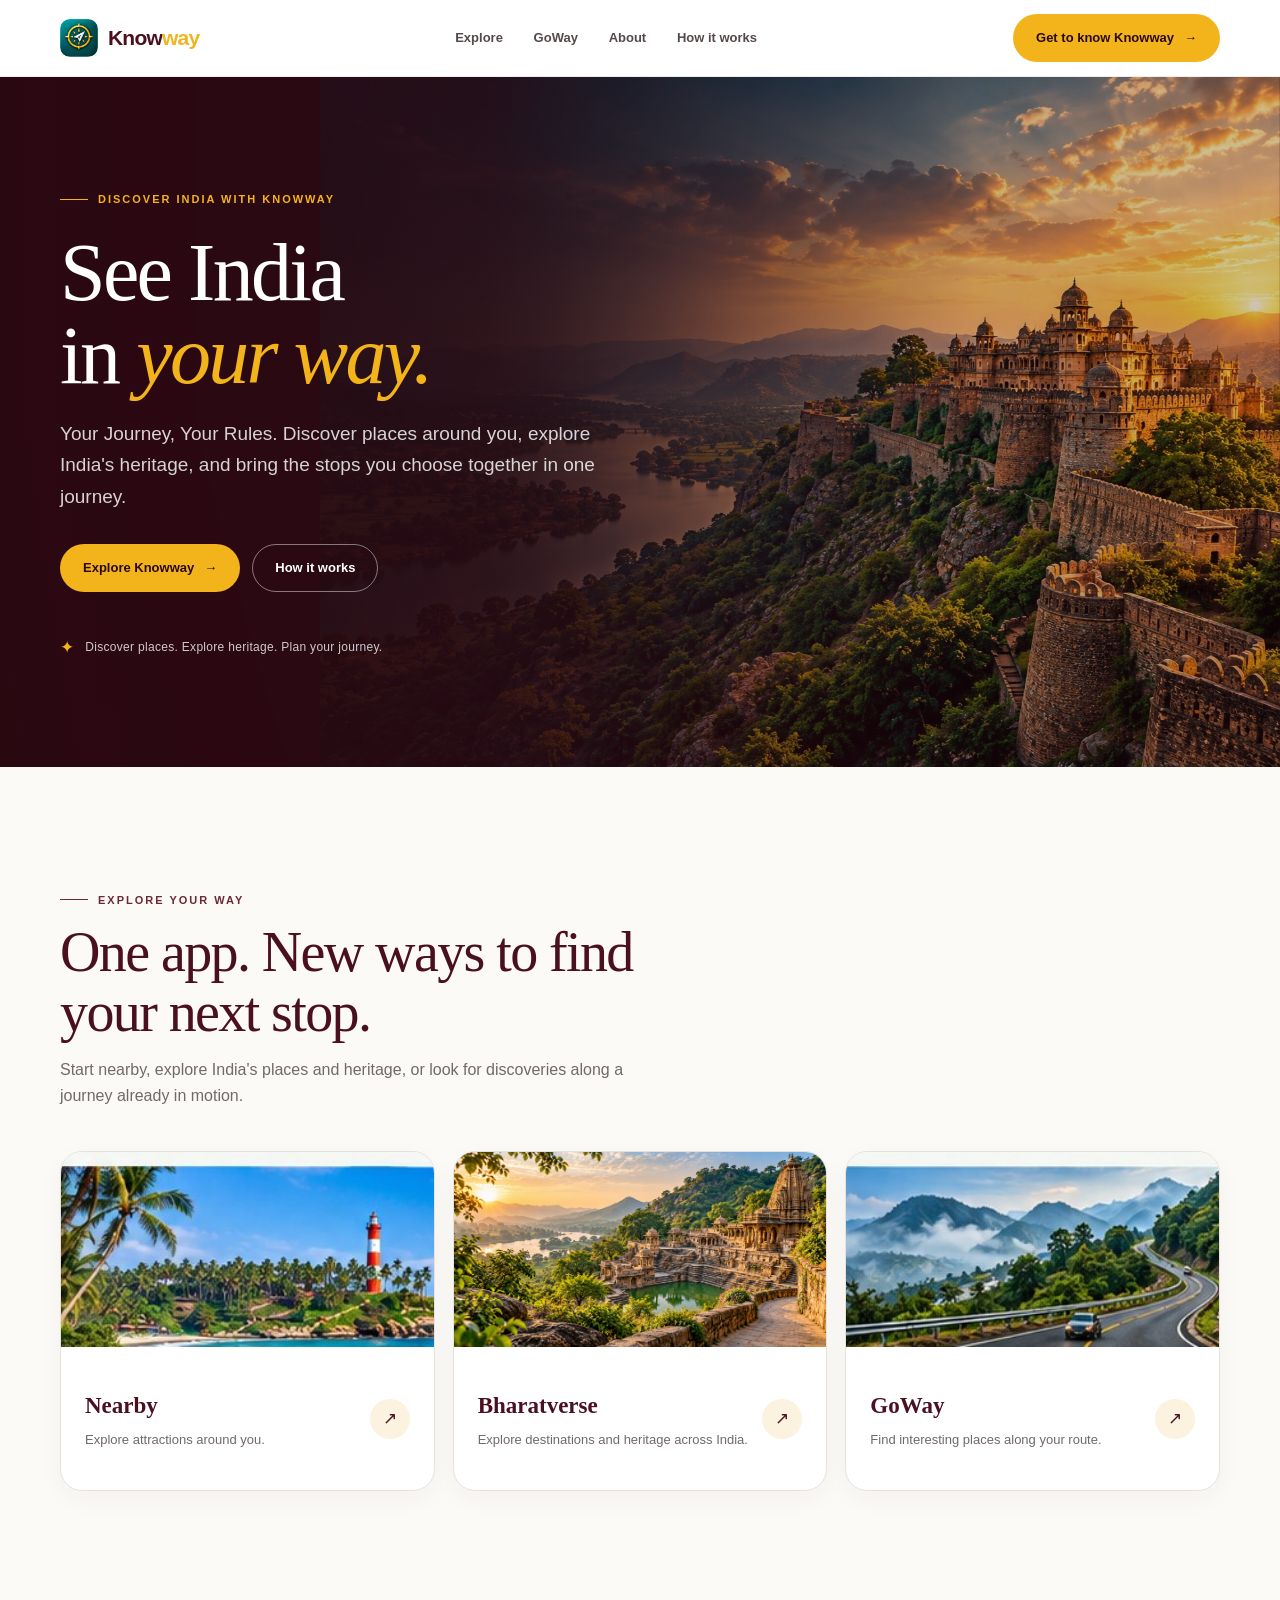
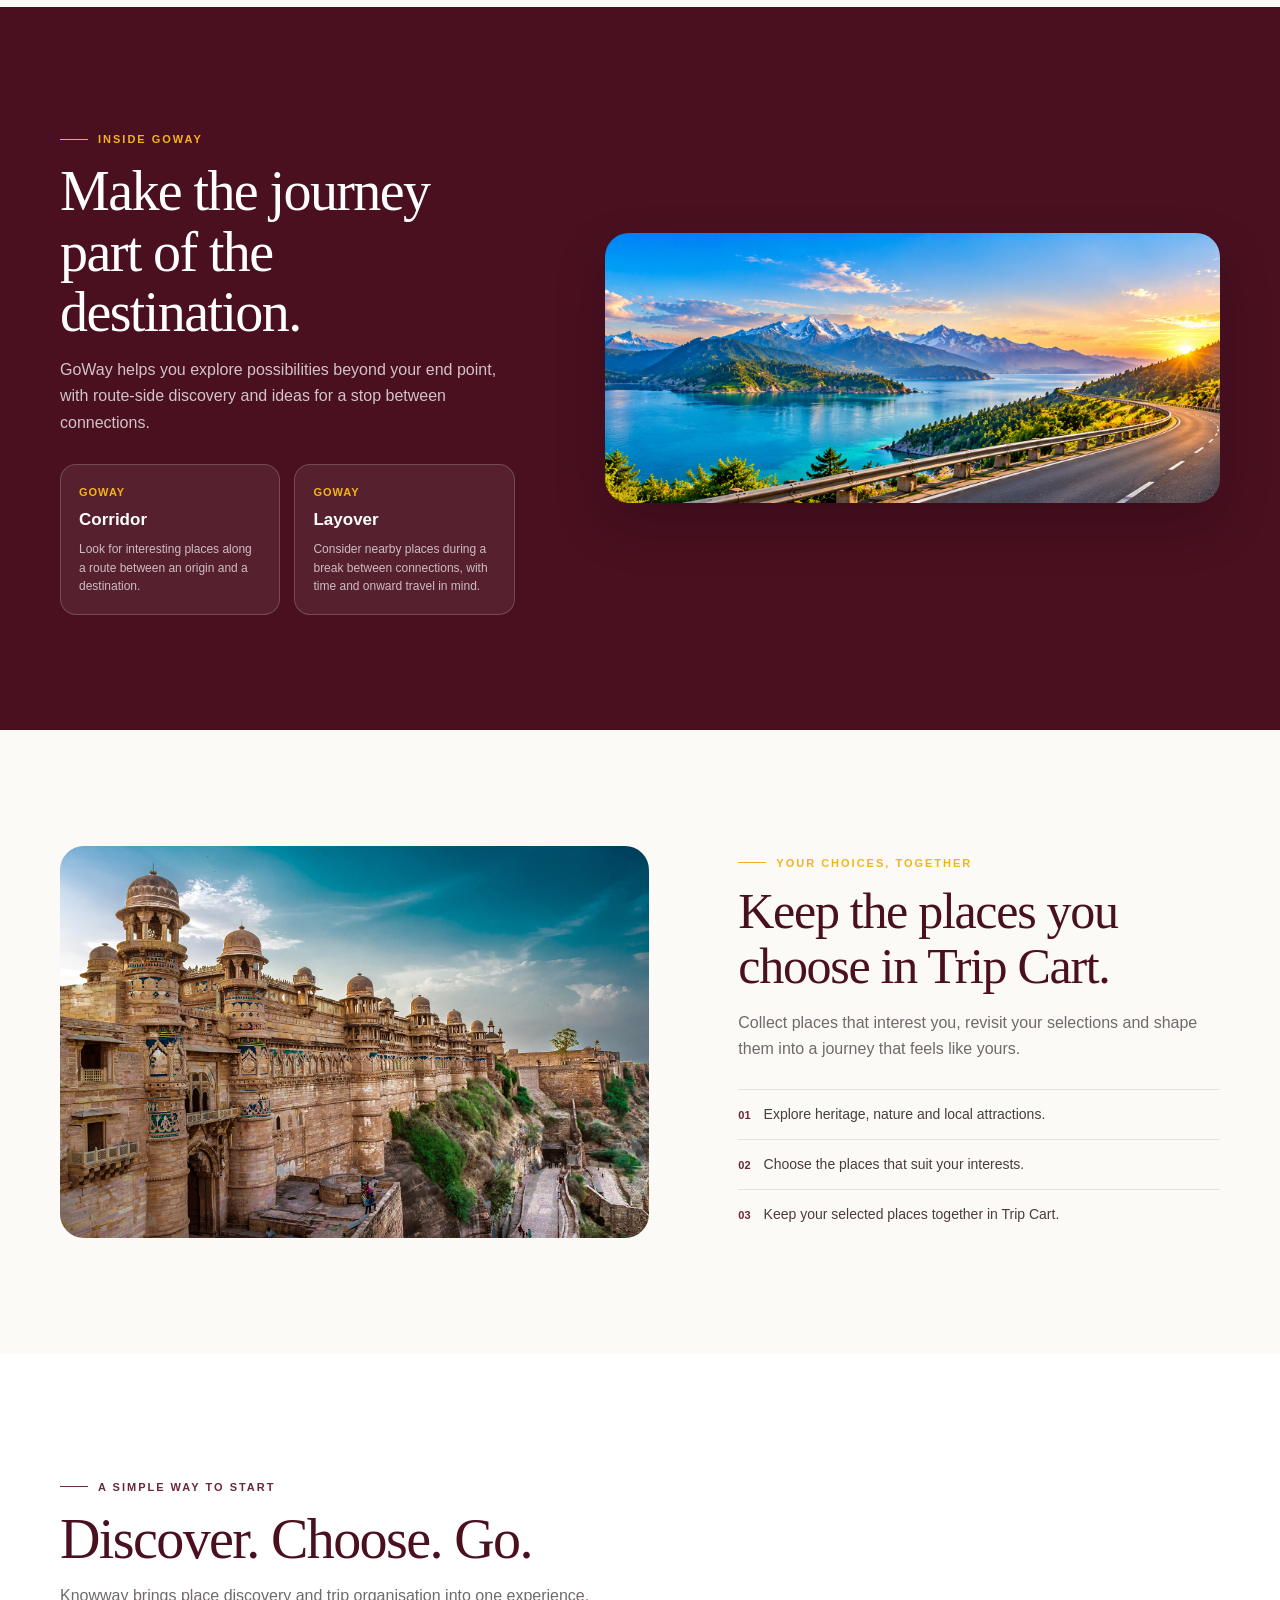
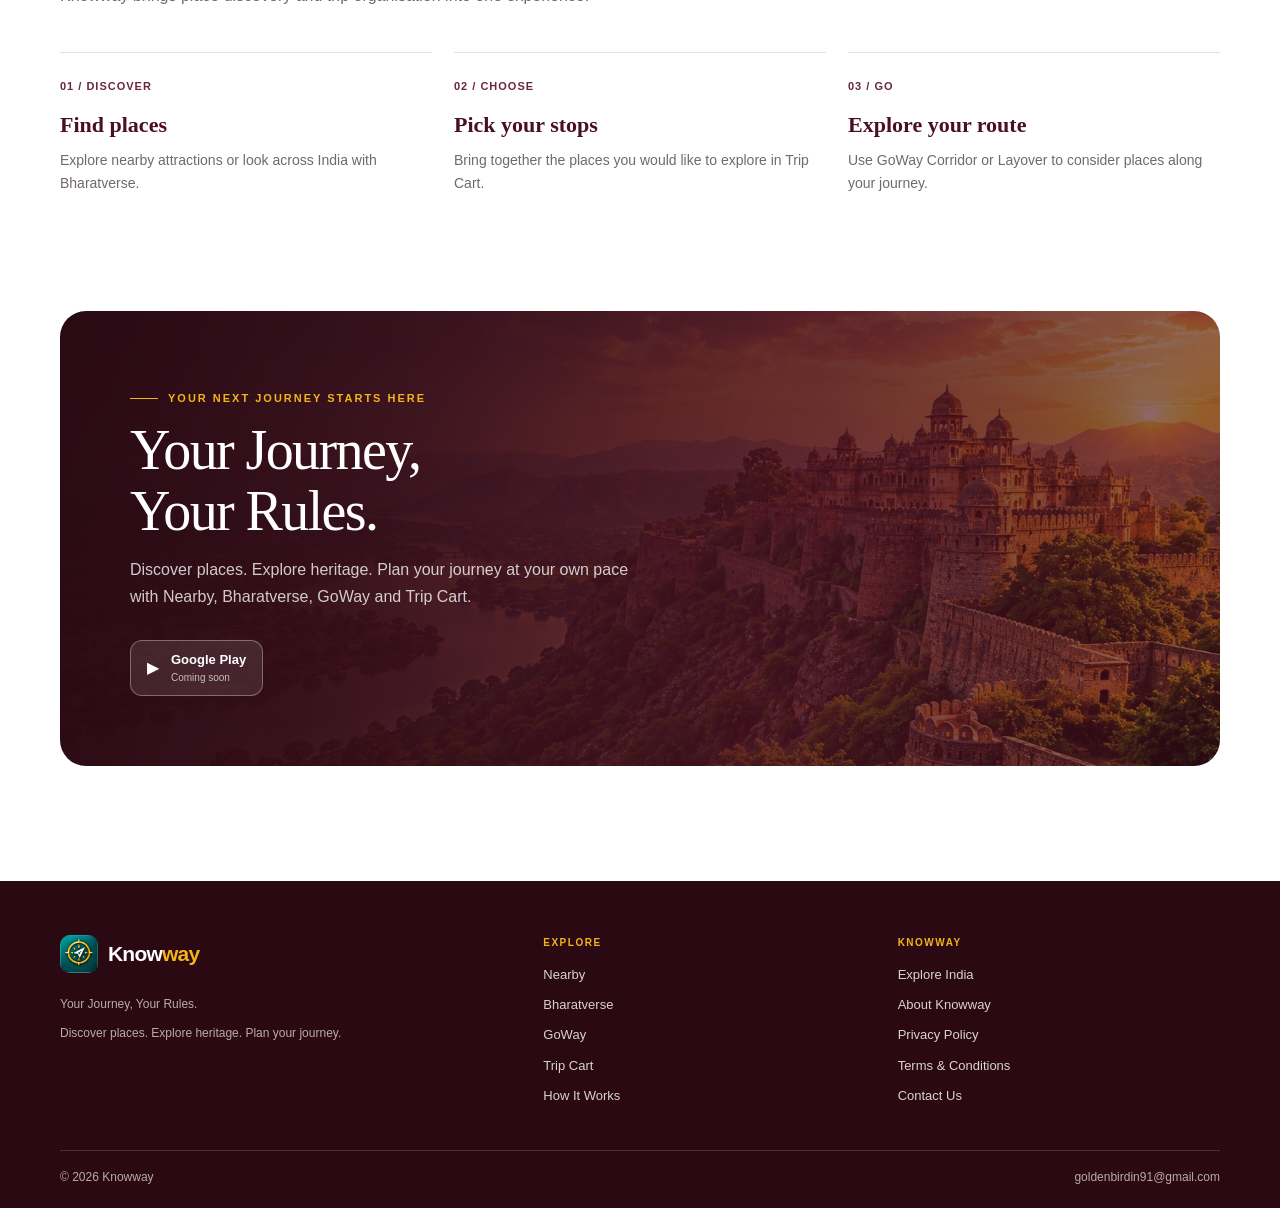
==== index.html @ cc2dc51f "Add files via upload" ====
<!doctype html>
<html lang="en">
  <head>
    <meta charset="utf-8">
    <meta name="viewport" content="width=device-width, initial-scale=1">
    <meta name="theme-color" content="#4a1020">
    <meta name="description" content="Your Journey, Your Rules. Discover places around you, explore India's heritage, find route-side places with GoWay, and collect your plans in Trip Cart.">
    <meta property="og:title" content="Knowway — Your Journey, Your Rules">
    <meta property="og:description" content="Discover places. Explore heritage. Plan your journey.">
    <meta property="og:url" content="https://knowway.in/">
    <meta property="og:image" content="https://knowway.in/assets/knowway-hero-fort.jpg">
    <link rel="canonical" href="https://knowway.in/">
    <link rel="icon" type="image/png" sizes="48x48" href="assets/knowway-icon.png">
    <link rel="apple-touch-icon" href="assets/knowway-icon.png">
    <link rel="stylesheet" href="styles.css">
    <title>Knowway — Your Journey, Your Rules</title>
    <script type="application/ld+json">
      {"@context":"https://schema.org","@type":"WebSite","name":"Knowway","url":"https://knowway.in/","description":"An India-focused travel and heritage discovery app."}
    </script>
  </head>
  <body>
    <header class="top">
      <div class="wrap nav">
        <a class="brand" href="#home" aria-label="Knowway home">
          <img src="assets/knowway-icon.png" alt="">
          <span>Know<span class="way">way</span></span>
        </a>
        <nav class="nav-links" aria-label="Main navigation">
          <a href="#features">Explore</a>
          <a href="#route-tools">GoWay</a>
          <a href="about.html">About</a>
          <a href="how-it-works.html">How it works</a>
        </nav>
        <a class="navcta" href="#download">Get to know Knowway <span aria-hidden="true">→</span></a>
        <button class="menu-btn" id="menu-btn" type="button" aria-expanded="false" aria-controls="menu-panel" aria-label="Open website menu">☰</button>
      </div>
      <nav class="menu-panel" id="menu-panel" aria-label="Mobile navigation">
        <a href="#features">Explore</a>
        <a href="#route-tools">GoWay</a>
        <a href="#trip-cart">Trip Cart</a>
        <a href="about.html">About Knowway</a>
        <a href="how-it-works.html">How it works</a>
        <a href="#contact">Contact</a>
        <a class="mobile-download" href="#download">Discover the app</a>
      </nav>
    </header>

    <main>
      <section class="hero" id="home">
        <img class="hero-image" src="assets/knowway-hero-fort.jpg" alt="Historic Indian fort overlooking a lake at sunset">
        <div class="wrap hero-inner">
          <div class="hero-copy">
            <div class="hero-tag">Discover India with Knowway</div>
            <h1>See India<br>in <em>your way.</em></h1>
            <p>Your Journey, Your Rules. Discover places around you, explore India's heritage, and bring the stops you choose together in one journey.</p>
            <div class="hero-actions">
              <a class="button" href="#features">Explore Knowway <span aria-hidden="true">→</span></a>
              <a class="button button-secondary" href="how-it-works.html">How it works</a>
            </div>
            <div class="hero-note"><span aria-hidden="true">✦</span> Discover places. Explore heritage. Plan your journey.</div>
          </div>
        </div>
      </section>

      <section class="section ways" id="explore">
        <span id="features"></span>
        <div class="wrap">
          <div class="section-heading">
            <div class="eyebrow">Explore your way</div>
            <h2>One app. New ways to find your next stop.</h2>
            <p>Start nearby, explore India's places and heritage, or look for discoveries along a journey already in motion.</p>
          </div>
          <div class="ways-grid">
            <a class="way-card" id="nearby" href="how-it-works.html#discover">
              <img src="assets/nearby-card.jpg" alt="Coastal lighthouse surrounded by palms" loading="lazy">
              <span class="way-content">
                <span><strong>Nearby</strong><small>Explore attractions around you.</small></span>
                <span class="way-arrow" aria-hidden="true">↗</span>
              </span>
            </a>
            <a class="way-card" id="bharatverse" href="about.html#features">
              <img src="assets/knowway-feature-heritage.jpg" alt="Heritage architecture beside a green landscape" loading="lazy">
              <span class="way-content">
                <span><strong>Bharatverse</strong><small>Explore destinations and heritage across India.</small></span>
                <span class="way-arrow" aria-hidden="true">↗</span>
              </span>
            </a>
            <a class="way-card" id="goway" href="#route-tools">
              <img src="assets/goway-card.jpg" alt="Winding road through a green mountain landscape" loading="lazy">
              <span class="way-content">
                <span><strong>GoWay</strong><small>Find interesting places along your route.</small></span>
                <span class="way-arrow" aria-hidden="true">↗</span>
              </span>
            </a>
          </div>
        </div>
      </section>

      <section class="section route-band" id="route-tools">
        <div class="wrap route-inner">
          <div class="route-copy">
            <div class="eyebrow">Inside GoWay</div>
            <h2>Make the journey part of the destination.</h2>
            <p>GoWay helps you explore possibilities beyond your end point, with route-side discovery and ideas for a stop between connections.</p>
            <div class="route-options">
              <article class="route-option">
                <span>GoWay</span>
                <strong>Corridor</strong>
                <p>Look for interesting places along a route between an origin and a destination.</p>
              </article>
              <article class="route-option">
                <span>GoWay</span>
                <strong>Layover</strong>
                <p>Consider nearby places during a break between connections, with time and onward travel in mind.</p>
              </article>
            </div>
          </div>
          <img class="route-image" src="assets/goway-journey.png" alt="Scenic mountain road beside a lake" loading="lazy">
        </div>
      </section>

      <section class="section journey" id="destinations">
        <span id="app-preview"></span>
        <div class="wrap journey-grid">
          <img class="journey-image" src="assets/heritage-monument.jpg" alt="Historic Indian fort and surrounding architecture" loading="lazy">
          <div class="journey-copy">
            <div class="eyebrow">Your choices, together</div>
            <h2>Keep the places you choose in Trip Cart.</h2>
            <p>Collect places that interest you, revisit your selections and shape them into a journey that feels like yours.</p>
            <ul class="journey-list" id="trip-cart">
              <li><span>01</span> Explore heritage, nature and local attractions.</li>
              <li><span>02</span> Choose the places that suit your interests.</li>
              <li><span>03</span> Keep your selected places together in Trip Cart.</li>
            </ul>
          </div>
        </div>
      </section>

      <section class="section" id="how">
        <div class="wrap">
          <div class="section-heading">
            <div class="eyebrow">A simple way to start</div>
            <h2>Discover. Choose. Go.</h2>
            <p>Knowway brings place discovery and trip organisation into one experience.</p>
          </div>
          <div class="steps">
            <article class="step">
              <div class="step-number">01 / DISCOVER</div>
              <h3>Find places</h3>
              <p>Explore nearby attractions or look across India with Bharatverse.</p>
            </article>
            <article class="step">
              <div class="step-number">02 / CHOOSE</div>
              <h3>Pick your stops</h3>
              <p>Bring together the places you would like to explore in Trip Cart.</p>
            </article>
            <article class="step">
              <div class="step-number">03 / GO</div>
              <h3>Explore your route</h3>
              <p>Use GoWay Corridor or Layover to consider places along your journey.</p>
            </article>
          </div>
        </div>
      </section>

      <section class="download" id="download">
        <div class="wrap">
          <div class="download-panel">
            <div class="download-copy">
              <div class="eyebrow">Your next journey starts here</div>
              <h2>Your Journey,<br>Your Rules.</h2>
              <p>Discover places. Explore heritage. Plan your journey at your own pace with Nearby, Bharatverse, GoWay and Trip Cart.</p>
              <span class="store-badge" id="play-store-link" aria-label="Google Play listing coming soon">
                <span aria-hidden="true">▶</span>
                <span><strong>Google Play</strong><small>Coming soon</small></span>
              </span>
            </div>
          </div>
        </div>
      </section>
    </main>

    <footer class="footer" id="contact">
      <span id="about"></span>
      <div class="wrap">
        <div class="footer-grid">
          <div class="footer-brand">
            <a class="brand" href="#home" aria-label="Knowway home">
              <img src="assets/knowway-icon.png" alt="">
              <span>Know<span class="way">way</span></span>
            </a>
            <p>Your Journey, Your Rules.</p>
            <small>Discover places. Explore heritage. Plan your journey.</small>
          </div>
          <div>
            <div class="footer-title">EXPLORE</div>
            <a href="#nearby">Nearby</a>
            <a href="#bharatverse">Bharatverse</a>
            <a href="#goway">GoWay</a>
            <a href="#trip-cart">Trip Cart</a>
            <a href="how-it-works.html">How It Works</a>
          </div>
          <div>
            <div class="footer-title">KNOWWAY</div>
            <a href="#destinations">Explore India</a>
            <a href="about.html">About Knowway</a>
            <a href="privacy-policy.html">Privacy Policy</a>
            <a href="terms-and-conditions.html">Terms &amp; Conditions</a>
            <a href="contact.html">Contact Us</a>
          </div>
        </div>
        <div class="copyright">
          <span>© <span id="year"></span> Knowway</span>
          <a href="mailto:goldenbirdin91@gmail.com">goldenbirdin91@gmail.com</a>
        </div>
      </div>
    </footer>
    <script>
      document.getElementById("year").textContent = new Date().getFullYear();

      const menuButton = document.getElementById("menu-btn");
      const menuPanel = document.getElementById("menu-panel");

      function closeMenu() {
        menuPanel.classList.remove("open");
        menuButton.setAttribute("aria-expanded", "false");
        menuButton.setAttribute("aria-label", "Open website menu");
        menuButton.textContent = "☰";
      }

      menuButton.addEventListener("click", () => {
        const isOpen = menuPanel.classList.toggle("open");
        menuButton.setAttribute("aria-expanded", String(isOpen));
        menuButton.setAttribute("aria-label", isOpen ? "Close website menu" : "Open website menu");
        menuButton.textContent = isOpen ? "×" : "☰";
      });

      menuPanel.querySelectorAll("a").forEach((link) => link.addEventListener("click", closeMenu));
      document.addEventListener("keydown", (event) => {
        if (event.key === "Escape") closeMenu();
      });
      document.addEventListener("click", (event) => {
        if (!menuPanel.contains(event.target) && !menuButton.contains(event.target)) closeMenu();
      });
    </script>
  </body>
</html>
---- styles.css ----
:root {
  color-scheme: light;
  --maroon: #4a1020;
  --maroon-deep: #2b0912;
  --maroon-soft: #6a2938;
  --gold: #f3b41b;
  --ink: #271b1c;
  --muted: #71696a;
  --paper: #fcfaf7;
  --line: #e9e1dc;
  --white: #fff;
  --shadow: 0 22px 60px rgb(43 9 18 / 10%);
}

* {
  box-sizing: border-box;
}

html {
  scroll-behavior: smooth;
  scroll-padding-top: 92px;
}

body {
  margin: 0;
  color: var(--ink);
  background: var(--white);
  font: 16px/1.65 Arial, Helvetica, sans-serif;
  -webkit-font-smoothing: antialiased;
  text-rendering: optimizeLegibility;
}

img {
  display: block;
  max-width: 100%;
}

a {
  color: inherit;
  text-decoration: none;
}

a:focus-visible,
button:focus-visible {
  outline: 3px solid var(--gold);
  outline-offset: 4px;
}

.wrap {
  width: min(1160px, calc(100% - 48px));
  margin-inline: auto;
}

.top {
  position: sticky;
  z-index: 20;
  top: 0;
  border-bottom: 1px solid rgb(74 16 32 / 8%);
  background: rgb(255 255 255 / 94%);
  backdrop-filter: blur(16px);
}

.nav {
  display: flex;
  min-height: 76px;
  align-items: center;
  justify-content: space-between;
  gap: 24px;
}

.brand {
  display: inline-flex;
  flex: 0 0 auto;
  align-items: center;
  gap: 10px;
  color: var(--maroon);
  font-size: 21px;
  font-weight: 850;
  letter-spacing: -0.8px;
}

.brand img {
  width: 38px;
  height: 38px;
  border-radius: 10px;
  object-fit: cover;
}

.way {
  color: var(--gold);
}

.nav-links {
  display: flex;
  align-items: center;
  gap: clamp(16px, 2.4vw, 32px);
  color: #56494a;
  font-size: 13px;
  font-weight: 700;
}

.nav-links a,
.back {
  transition: color 180ms ease;
}

.nav-links a:hover,
.back:hover {
  color: var(--maroon-soft);
}

.navcta,
.button {
  display: inline-flex;
  min-height: 48px;
  align-items: center;
  justify-content: center;
  gap: 10px;
  padding: 0 22px;
  border: 1px solid transparent;
  border-radius: 999px;
  background: var(--gold);
  color: var(--maroon-deep);
  font-size: 13px;
  font-weight: 800;
  transition: transform 180ms ease, box-shadow 180ms ease, background 180ms ease;
}

.navcta:hover,
.button:hover {
  transform: translateY(-2px);
  box-shadow: 0 10px 24px rgb(243 180 27 / 22%);
  background: #ffc52d;
}

.button-secondary {
  border-color: rgb(255 255 255 / 45%);
  background: transparent;
  color: var(--white);
}

.button-secondary:hover {
  background: rgb(255 255 255 / 12%);
  box-shadow: none;
}

.menu-btn {
  display: none;
  width: 44px;
  height: 44px;
  border: 1px solid var(--line);
  border-radius: 50%;
  background: var(--white);
  color: var(--maroon);
  font-size: 23px;
  line-height: 1;
  cursor: pointer;
}

.menu-panel {
  display: none;
}

.hero {
  position: relative;
  display: grid;
  min-height: min(690px, calc(100svh - 76px));
  align-items: center;
  overflow: hidden;
  padding: 84px 0;
  background: var(--maroon-deep);
  color: var(--white);
  isolation: isolate;
}

.hero::before {
  position: absolute;
  z-index: -1;
  inset: 0;
  background:
    linear-gradient(90deg, rgb(43 9 18 / 94%) 0%, rgb(43 9 18 / 82%) 38%, rgb(43 9 18 / 25%) 76%, rgb(43 9 18 / 22%) 100%),
    linear-gradient(0deg, rgb(43 9 18 / 18%), transparent 50%);
  content: "";
}

.hero-image {
  position: absolute;
  z-index: -2;
  inset: 0 0 0 25%;
  width: 75%;
  height: 100%;
  object-fit: cover;
  object-position: center 48%;
  animation: hero-arrive 900ms ease-out both;
}

.hero-inner {
  position: relative;
}

.hero-copy {
  max-width: 700px;
}

.eyebrow,
.hero-tag {
  display: inline-flex;
  align-items: center;
  gap: 10px;
  color: var(--gold);
  font-size: 11px;
  font-weight: 800;
  letter-spacing: 2px;
  text-transform: uppercase;
}

.eyebrow::before,
.hero-tag::before {
  width: 28px;
  height: 1px;
  background: currentColor;
  content: "";
}

.hero h1 {
  max-width: 780px;
  margin: 22px 0 20px;
  font-family: Georgia, "Times New Roman", serif;
  font-size: clamp(46px, 7vw, 82px);
  font-weight: 500;
  letter-spacing: -2.7px;
  line-height: 1.02;
}

.hero h1 em {
  color: var(--gold);
  font-weight: 500;
}

.hero p {
  max-width: 550px;
  margin: 0;
  color: rgb(255 255 255 / 82%);
  font-size: clamp(16px, 1.8vw, 19px);
}

.hero-actions {
  display: flex;
  flex-wrap: wrap;
  gap: 12px;
  margin-top: 32px;
}

.hero-note {
  display: flex;
  align-items: center;
  gap: 11px;
  margin-top: 42px;
  color: rgb(255 255 255 / 78%);
  font-size: 12px;
  letter-spacing: 0.3px;
}

.hero-note span {
  color: var(--gold);
  font-size: 17px;
}

.section {
  padding: clamp(72px, 9vw, 116px) 0;
}

.section-heading {
  max-width: 660px;
  margin-bottom: 42px;
}

.section-heading .eyebrow {
  color: var(--maroon-soft);
}

.section-heading h2,
.route-copy h2,
.download-copy h2 {
  margin: 13px 0 14px;
  color: var(--maroon);
  font-family: Georgia, "Times New Roman", serif;
  font-size: clamp(36px, 5vw, 56px);
  font-weight: 500;
  letter-spacing: -1.6px;
  line-height: 1.08;
}

.section-heading p,
.route-copy p {
  max-width: 600px;
  margin: 0;
  color: var(--muted);
  font-size: 16px;
}

.ways {
  background: var(--paper);
}

.ways-grid {
  display: grid;
  grid-template-columns: repeat(3, minmax(0, 1fr));
  gap: 18px;
}

.way-card {
  position: relative;
  display: flex;
  min-width: 0;
  min-height: 340px;
  flex-direction: column;
  overflow: hidden;
  border: 1px solid var(--line);
  border-radius: 22px;
  background: var(--white);
  box-shadow: 0 8px 26px rgb(43 9 18 / 4%);
  transition: transform 220ms ease, box-shadow 220ms ease;
}

.way-card:hover {
  transform: translateY(-5px);
  box-shadow: var(--shadow);
}

.way-card > img {
  width: 100%;
  height: 195px;
  object-fit: cover;
  transition: transform 400ms ease;
}

.way-card:hover > img {
  transform: scale(1.035);
}

.way-content {
  display: grid;
  flex: 1;
  grid-template-columns: 1fr auto;
  align-items: center;
  gap: 12px;
  padding: 22px 24px;
}

.way-content strong {
  display: block;
  color: var(--maroon);
  font-family: Georgia, "Times New Roman", serif;
  font-size: 23px;
  font-weight: 600;
}

.way-content small {
  display: block;
  margin-top: 4px;
  color: var(--muted);
  font-size: 13px;
}

.way-arrow {
  display: grid;
  width: 40px;
  height: 40px;
  place-items: center;
  border-radius: 50%;
  background: #fbf2df;
  color: var(--maroon);
  font-size: 17px;
}

.route-band {
  overflow: hidden;
  background: var(--maroon);
  color: var(--white);
}

.route-inner {
  display: grid;
  grid-template-columns: 0.85fr 1.15fr;
  align-items: center;
  gap: clamp(35px, 7vw, 92px);
}

.route-copy .eyebrow {
  color: var(--gold);
}

.route-copy h2 {
  color: var(--white);
}

.route-copy p {
  color: rgb(255 255 255 / 75%);
}

.route-image {
  width: 100%;
  min-height: 270px;
  border-radius: 24px;
  object-fit: cover;
  box-shadow: 0 22px 48px rgb(25 5 10 / 25%);
}

.route-options {
  display: grid;
  grid-template-columns: repeat(2, minmax(0, 1fr));
  gap: 14px;
  margin-top: 28px;
}

.route-option {
  padding: 18px;
  border: 1px solid rgb(255 255 255 / 18%);
  border-radius: 16px;
  background: rgb(255 255 255 / 7%);
}

.route-option span {
  display: block;
  margin-bottom: 5px;
  color: var(--gold);
  font-size: 11px;
  font-weight: 800;
  letter-spacing: 1px;
  text-transform: uppercase;
}

.route-option strong {
  display: block;
  font-size: 17px;
}

.route-option p {
  margin: 6px 0 0;
  color: rgb(255 255 255 / 70%);
  font-size: 12px;
  line-height: 1.55;
}

.journey {
  background: var(--paper);
}

.journey-grid {
  display: grid;
  grid-template-columns: 1.1fr 0.9fr;
  align-items: center;
  gap: clamp(35px, 7vw, 90px);
}

.journey-image {
  width: 100%;
  min-height: 380px;
  border-radius: 24px;
  object-fit: cover;
}

.journey-copy h2 {
  margin: 12px 0;
  color: var(--maroon);
  font-family: Georgia, "Times New Roman", serif;
  font-size: clamp(34px, 4.5vw, 50px);
  font-weight: 500;
  letter-spacing: -1.3px;
  line-height: 1.1;
}

.journey-copy p {
  color: var(--muted);
}

.journey-list {
  display: grid;
  gap: 0;
  margin: 26px 0 0;
  padding: 0;
  list-style: none;
}

.journey-list li {
  display: flex;
  align-items: baseline;
  gap: 13px;
  padding: 13px 0;
  border-top: 1px solid var(--line);
  color: #493c3d;
  font-size: 14px;
}

.journey-list span {
  color: var(--maroon-soft);
  font-size: 11px;
  font-weight: 800;
}

.steps {
  display: grid;
  grid-template-columns: repeat(3, minmax(0, 1fr));
  gap: 22px;
}

.step {
  min-width: 0;
  padding: 24px 0 0;
  border-top: 1px solid var(--line);
}

.step-number {
  color: var(--maroon-soft);
  font-size: 11px;
  font-weight: 800;
  letter-spacing: 1px;
}

.step h3 {
  margin: 12px 0 6px;
  color: var(--maroon);
  font-family: Georgia, "Times New Roman", serif;
  font-size: 22px;
  font-weight: 600;
}

.step p {
  margin: 0;
  color: var(--muted);
  font-size: 14px;
}

.download {
  padding: 0 0 clamp(72px, 9vw, 116px);
  background: var(--white);
}

.download-panel {
  position: relative;
  display: flex;
  min-height: 300px;
  align-items: center;
  overflow: hidden;
  padding: clamp(32px, 6vw, 70px);
  border-radius: 26px;
  background:
    linear-gradient(105deg, rgb(43 9 18 / 96%), rgb(74 16 32 / 82%) 62%, rgb(74 16 32 / 53%)),
    url("assets/knowway-hero-fort.jpg") center 48% / cover;
  color: var(--white);
}

.download-copy {
  max-width: 670px;
}

.download-copy .eyebrow {
  color: var(--gold);
}

.download-copy h2 {
  color: var(--white);
}

.download-copy p {
  max-width: 520px;
  color: rgb(255 255 255 / 78%);
}

.store-badge {
  display: inline-flex;
  min-height: 48px;
  align-items: center;
  gap: 12px;
  margin-top: 14px;
  padding: 8px 16px;
  border: 1px solid rgb(255 255 255 / 32%);
  border-radius: 12px;
  background: rgb(255 255 255 / 10%);
  color: var(--white);
  cursor: not-allowed;
  text-align: left;
}

.store-badge strong,
.store-badge small {
  display: block;
}

.store-badge strong {
  font-size: 13px;
}

.store-badge small {
  color: rgb(255 255 255 / 70%);
  font-size: 10px;
}

.footer {
  padding: 54px 0 20px;
  background: var(--maroon-deep);
  color: #f9f2ef;
}

.footer-grid {
  display: grid;
  grid-template-columns: 1.4fr 1fr 1fr;
  gap: 32px;
}

.footer-brand .brand {
  color: var(--white);
}

.footer-brand p {
  margin: 14px 0 4px;
  color: #f6e8df;
  font-size: 14px;
}

.footer small,
.footer p,
.copyright {
  color: rgb(255 255 255 / 66%);
  font-size: 12px;
}

.footer-title {
  margin-bottom: 12px;
  color: var(--gold);
  font-size: 10px;
  font-weight: 800;
  letter-spacing: 1.5px;
}

.footer-grid > div > a:not(.brand) {
  display: block;
  width: fit-content;
  margin: 9px 0;
  color: rgb(255 255 255 / 82%);
  font-size: 13px;
  transition: color 160ms ease;
}

.footer-grid > div > a:not(.brand):hover,
.copyright a:hover {
  color: var(--gold);
}

.copyright {
  display: flex;
  flex-wrap: wrap;
  justify-content: space-between;
  gap: 12px;
  margin-top: 34px;
  padding-top: 17px;
  border-top: 1px solid rgb(255 255 255 / 16%);
}

.back {
  color: var(--maroon);
  font-size: 13px;
  font-weight: 700;
}

.info-page .wrap {
  width: min(1040px, calc(100% - 36px));
}

.info-page .hero {
  display: block;
  min-height: 0;
  padding: 64px 0 58px;
  background: linear-gradient(120deg, var(--maroon-deep), var(--maroon));
}

.info-page .hero h1 {
  margin: 12px 0;
  font-size: clamp(36px, 6vw, 60px);
  letter-spacing: -2px;
}

.info-page .hero p {
  max-width: 700px;
  color: #f0e5e5;
  font-size: 17px;
}

.content {
  padding: 52px 0 88px;
}

.content-grid {
  display: grid;
  grid-template-columns: 230px minmax(0, 1fr);
  align-items: start;
  gap: 44px;
}

.toc {
  position: sticky;
  top: 98px;
  padding: 19px;
  border: 1px solid var(--line);
  border-radius: 16px;
  background: var(--paper);
}

.toc b {
  display: block;
  margin-bottom: 8px;
  color: var(--maroon);
}

.toc a {
  display: block;
  padding: 6px 0;
  color: #635657;
  font-size: 13px;
}

.prose {
  min-width: 0;
}

.prose h2 {
  margin: 32px 0 9px;
  color: var(--maroon);
  font-family: Georgia, "Times New Roman", serif;
  font-size: 27px;
  font-weight: 600;
  letter-spacing: -0.5px;
  line-height: 1.2;
  scroll-margin-top: 100px;
}

.prose h2:first-child {
  margin-top: 0;
}

.prose h3 {
  margin: 20px 0 5px;
  color: var(--maroon);
  font-size: 17px;
}

.prose p,
.prose li {
  color: #5e5556;
  font-size: 15px;
}

.prose ul,
.prose ol {
  padding-left: 23px;
}

.prose a:not(.brand) {
  color: var(--maroon-soft);
  text-decoration: underline;
  text-underline-offset: 3px;
}

.note {
  margin: 24px 0;
  padding: 16px 18px;
  border-left: 4px solid var(--gold);
  border-radius: 0 12px 12px 0;
  background: #fff7e2;
  color: #5c5135;
  font-size: 13px;
}

.mini-cards {
  display: grid;
  grid-template-columns: repeat(2, minmax(0, 1fr));
  gap: 14px;
  margin: 22px 0;
}

.mini-card {
  padding: 18px;
  border: 1px solid var(--line);
  border-radius: 14px;
  background: var(--paper);
}

.mini-card strong {
  display: block;
  margin-bottom: 5px;
  color: var(--maroon);
  font-size: 16px;
}

.mini-card p {
  margin: 0;
  font-size: 13px;
}

@keyframes hero-arrive {
  from {
    transform: scale(1.025);
  }
  to {
    transform: scale(1);
  }
}

@media (max-width: 860px) {
  .nav-links {
    gap: 15px;
    font-size: 12px;
  }

  .navcta {
    min-height: 42px;
    padding-inline: 16px;
  }

  .hero {
    min-height: 600px;
  }

  .hero-image {
    left: 12%;
    width: 88%;
  }
}

@media (max-width: 700px) {
  html {
    scroll-padding-top: 76px;
  }

  .wrap {
    width: min(100% - 36px, 560px);
  }

  .nav {
    min-height: 68px;
    gap: 12px;
  }

  .brand {
    font-size: 20px;
  }

  .brand img {
    width: 35px;
    height: 35px;
  }

  .nav-links,
  .nav > .navcta {
    display: none;
  }

  .menu-btn {
    display: inline-grid;
    flex: 0 0 auto;
    place-items: center;
  }

  .menu-panel.open {
    display: grid;
    gap: 2px;
    padding: 0 18px 14px;
    border-top: 1px solid var(--line);
    background: var(--white);
  }

  .menu-panel a {
    padding: 11px 8px;
    border-radius: 8px;
    color: #514445;
    font-size: 14px;
    font-weight: 700;
  }

  .menu-panel a:hover {
    background: var(--paper);
    color: var(--maroon);
  }

  .menu-panel .mobile-download {
    margin-top: 5px;
    background: var(--gold);
    color: var(--maroon-deep);
    text-align: center;
  }

  .hero {
    min-height: 600px;
    min-height: max(580px, calc(86svh - 68px));
    padding: 70px 0 58px;
  }

  .info-page .hero {
    min-height: 0;
    padding: 48px 0;
  }

  .info-page .hero h1 {
    font-size: clamp(36px, 9vw, 50px);
  }

  .info-page .hero p {
    font-size: 15px;
  }

  .hero::before {
    background:
      linear-gradient(90deg, rgb(43 9 18 / 85%), rgb(43 9 18 / 50%) 100%),
      linear-gradient(0deg, rgb(43 9 18 / 35%), transparent 80%);
  }

  .hero-image {
    inset: 0;
    width: 100%;
    object-position: 58% center;
  }

  .hero h1 {
    margin-top: 19px;
    font-size: clamp(43px, 12vw, 66px);
    letter-spacing: -1.9px;
  }

  .hero p {
    max-width: 450px;
    font-size: 16px;
  }

  .hero-note {
    margin-top: 30px;
  }

  .section {
    padding: 72px 0;
  }

  .section-heading {
    margin-bottom: 28px;
  }

  .section-heading h2,
  .route-copy h2,
  .download-copy h2 {
    font-size: clamp(34px, 9vw, 46px);
    letter-spacing: -1px;
  }

  .section-heading p,
  .route-copy p {
    font-size: 15px;
  }

  .ways-grid {
    grid-template-columns: 1fr;
    gap: 14px;
  }

  .way-card {
    min-height: 0;
    border-radius: 18px;
  }

  .way-card > img {
    height: clamp(170px, 52vw, 240px);
  }

  .way-content {
    padding: 17px 19px;
  }

  .route-inner,
  .journey-grid {
    grid-template-columns: 1fr;
    gap: 32px;
  }

  .route-options {
    gap: 10px;
  }

  .route-option {
    padding: 15px;
  }

  .route-image {
    min-height: 220px;
    border-radius: 18px;
  }

  .journey-image {
    min-height: 260px;
    max-height: 340px;
    border-radius: 18px;
  }

  .steps {
    grid-template-columns: 1fr;
    gap: 20px;
  }

  .step {
    padding-top: 17px;
  }

  .download {
    padding-bottom: 72px;
  }

  .download-panel {
    min-height: 320px;
    padding: 30px 24px;
    border-radius: 20px;
    background-position: 63% center;
  }

  .footer {
    padding-top: 42px;
  }

  .footer-grid {
    grid-template-columns: repeat(2, minmax(0, 1fr));
    gap: 24px 18px;
  }

  .footer-brand {
    grid-column: 1 / -1;
  }

  .footer-grid > div > a:not(.brand) {
    font-size: 12px;
  }

  .copyright {
    margin-top: 26px;
  }

  .content {
    padding: 32px 0 62px;
  }

  .content-grid {
    grid-template-columns: 1fr;
    gap: 24px;
  }

  .toc {
    position: static;
  }

  .mini-cards {
    grid-template-columns: 1fr;
  }
}

@media (max-width: 380px) {
  .wrap {
    width: calc(100% - 28px);
  }

  .hero-actions {
    align-items: stretch;
    flex-direction: column;
  }

  .hero-actions .button {
    width: 100%;
  }

  .route-options {
    grid-template-columns: 1fr;
  }
}

@media (prefers-reduced-motion: reduce) {
  *,
  *::before,
  *::after {
    scroll-behavior: auto !important;
    animation-duration: 0.01ms !important;
    animation-iteration-count: 1 !important;
    transition-duration: 0.01ms !important;
  }
}
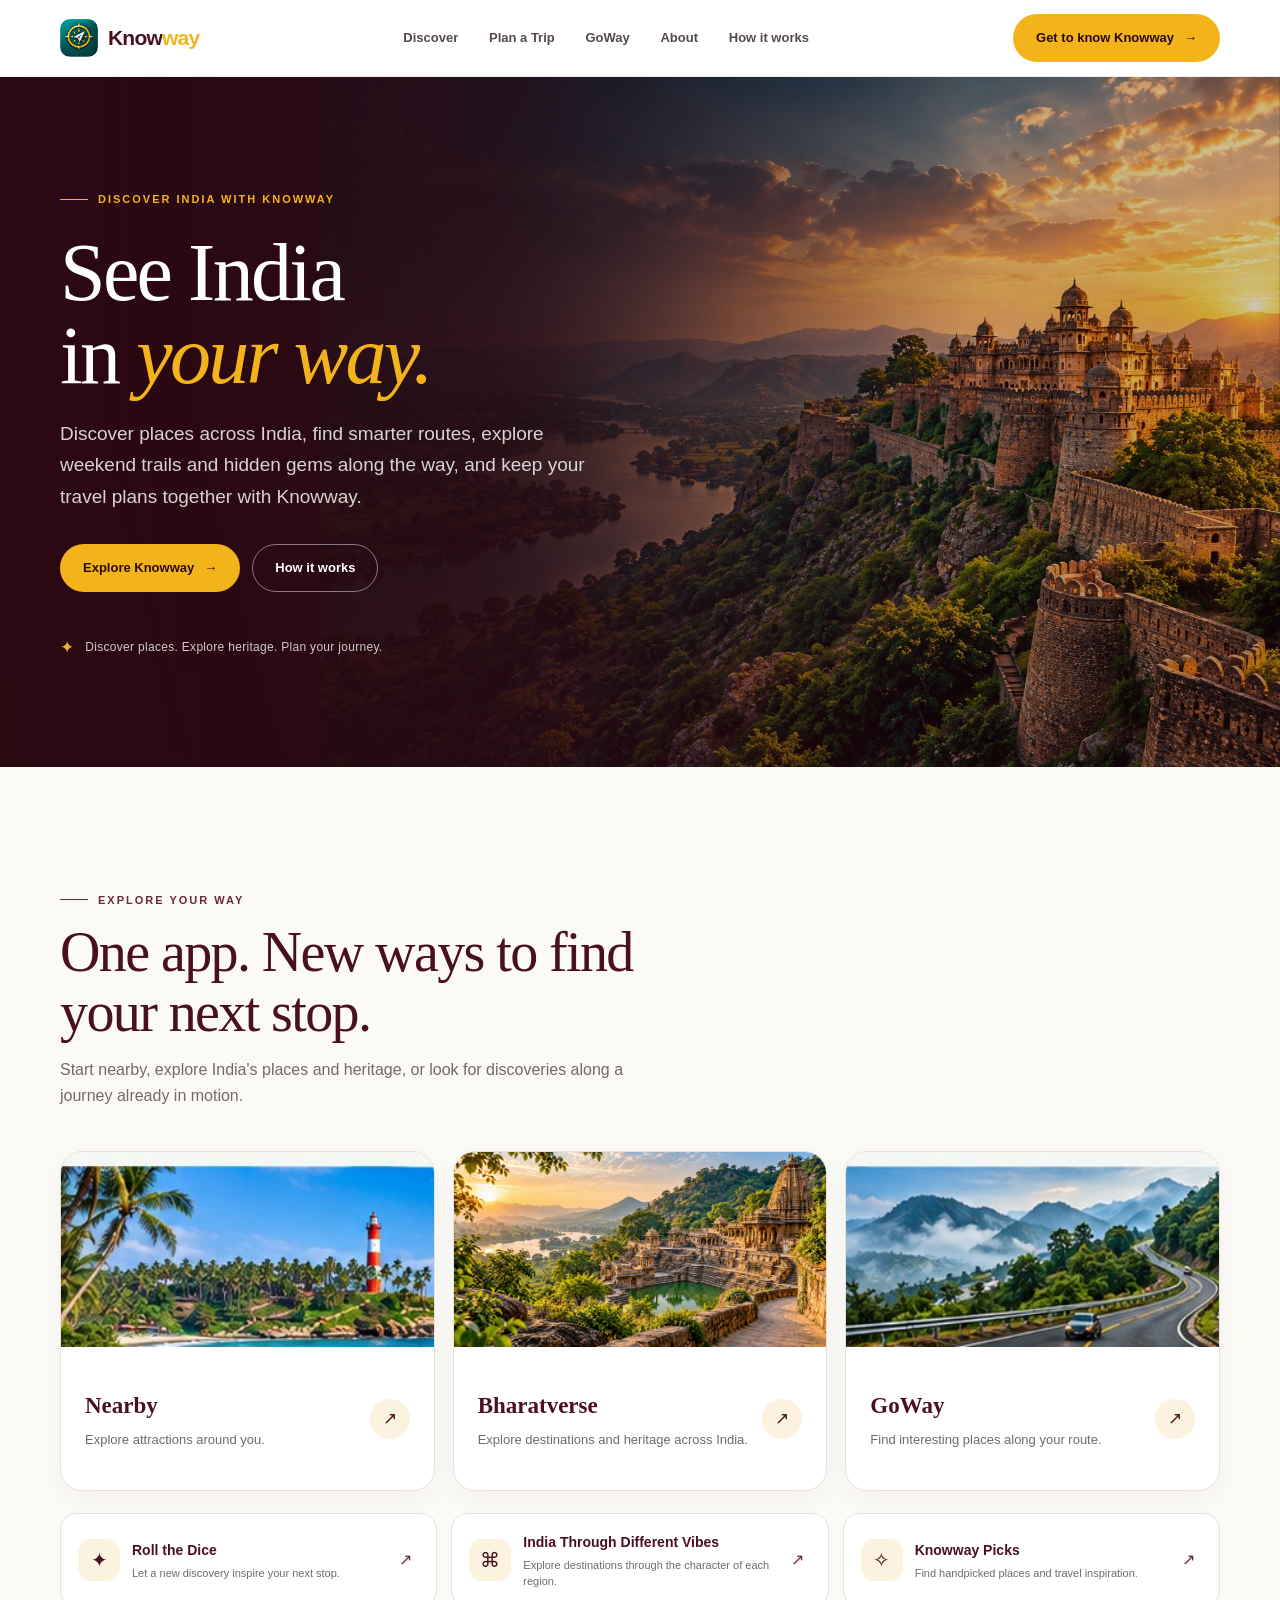
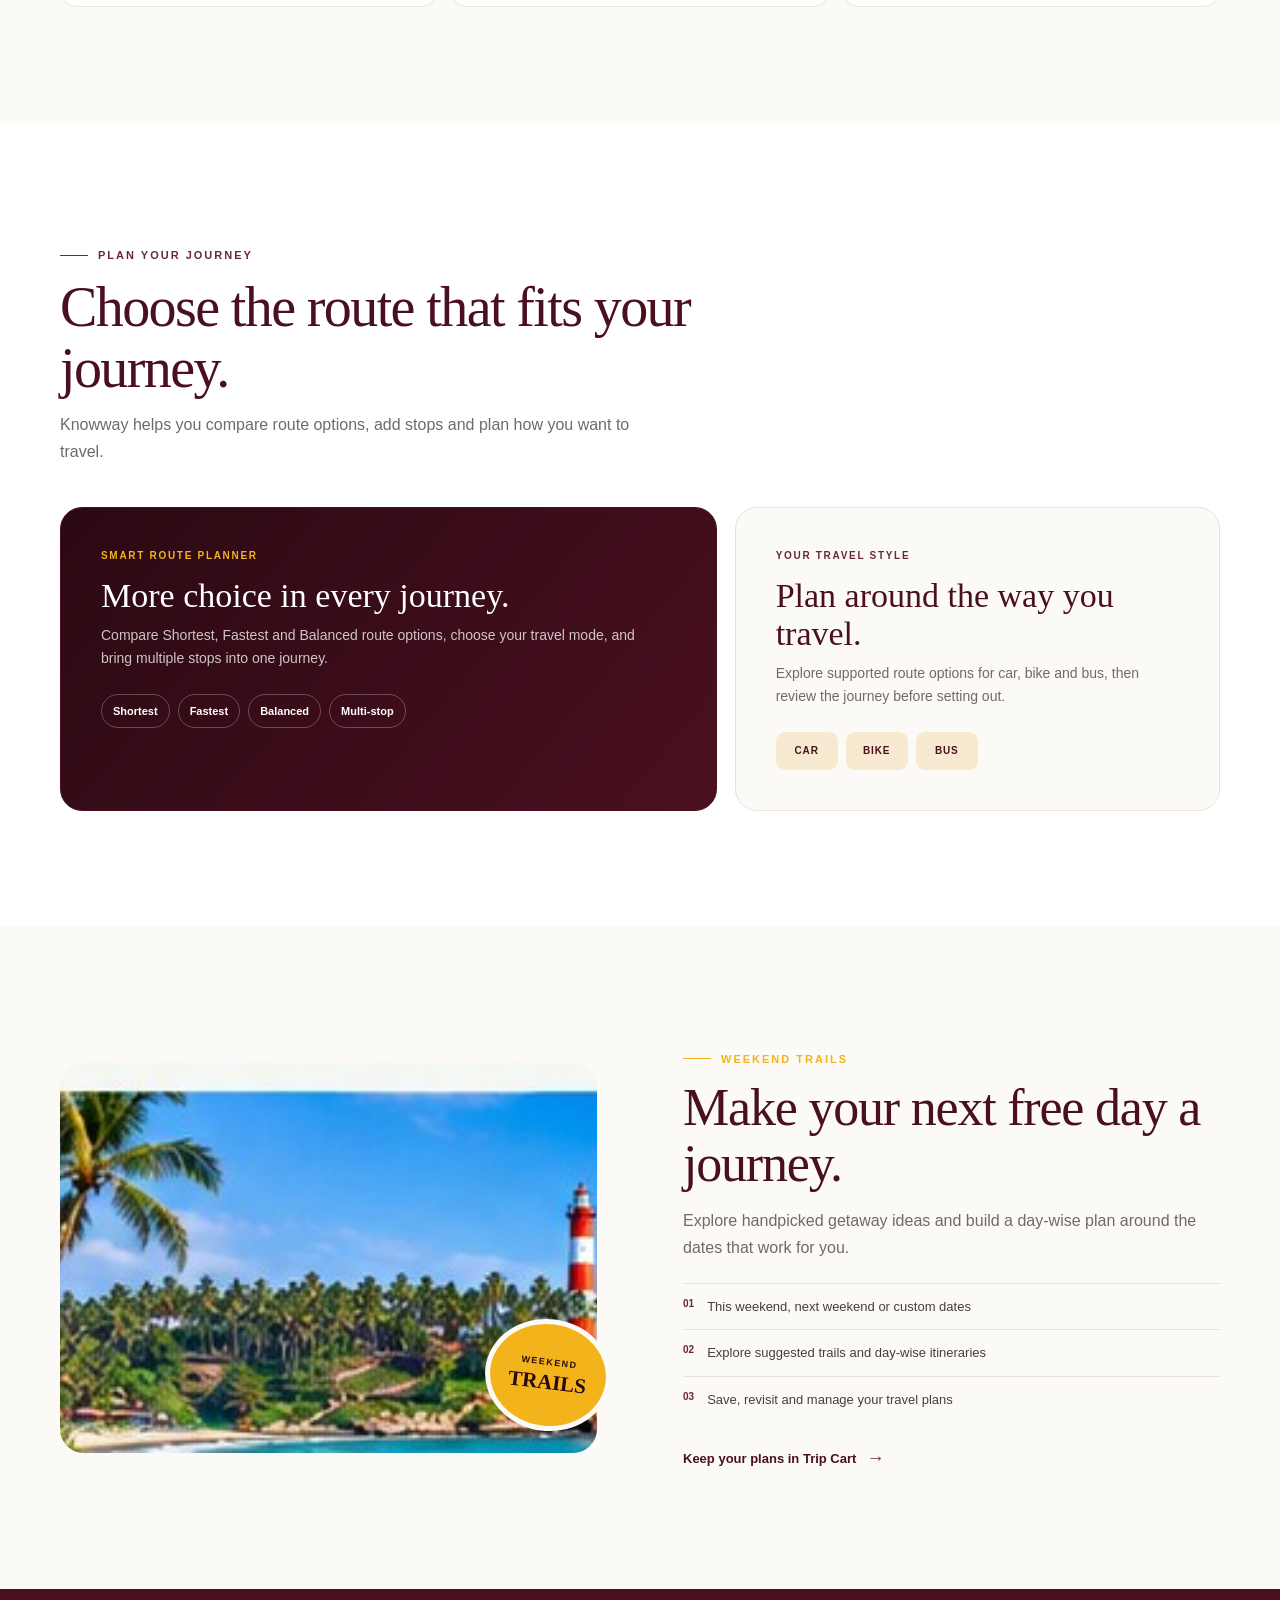
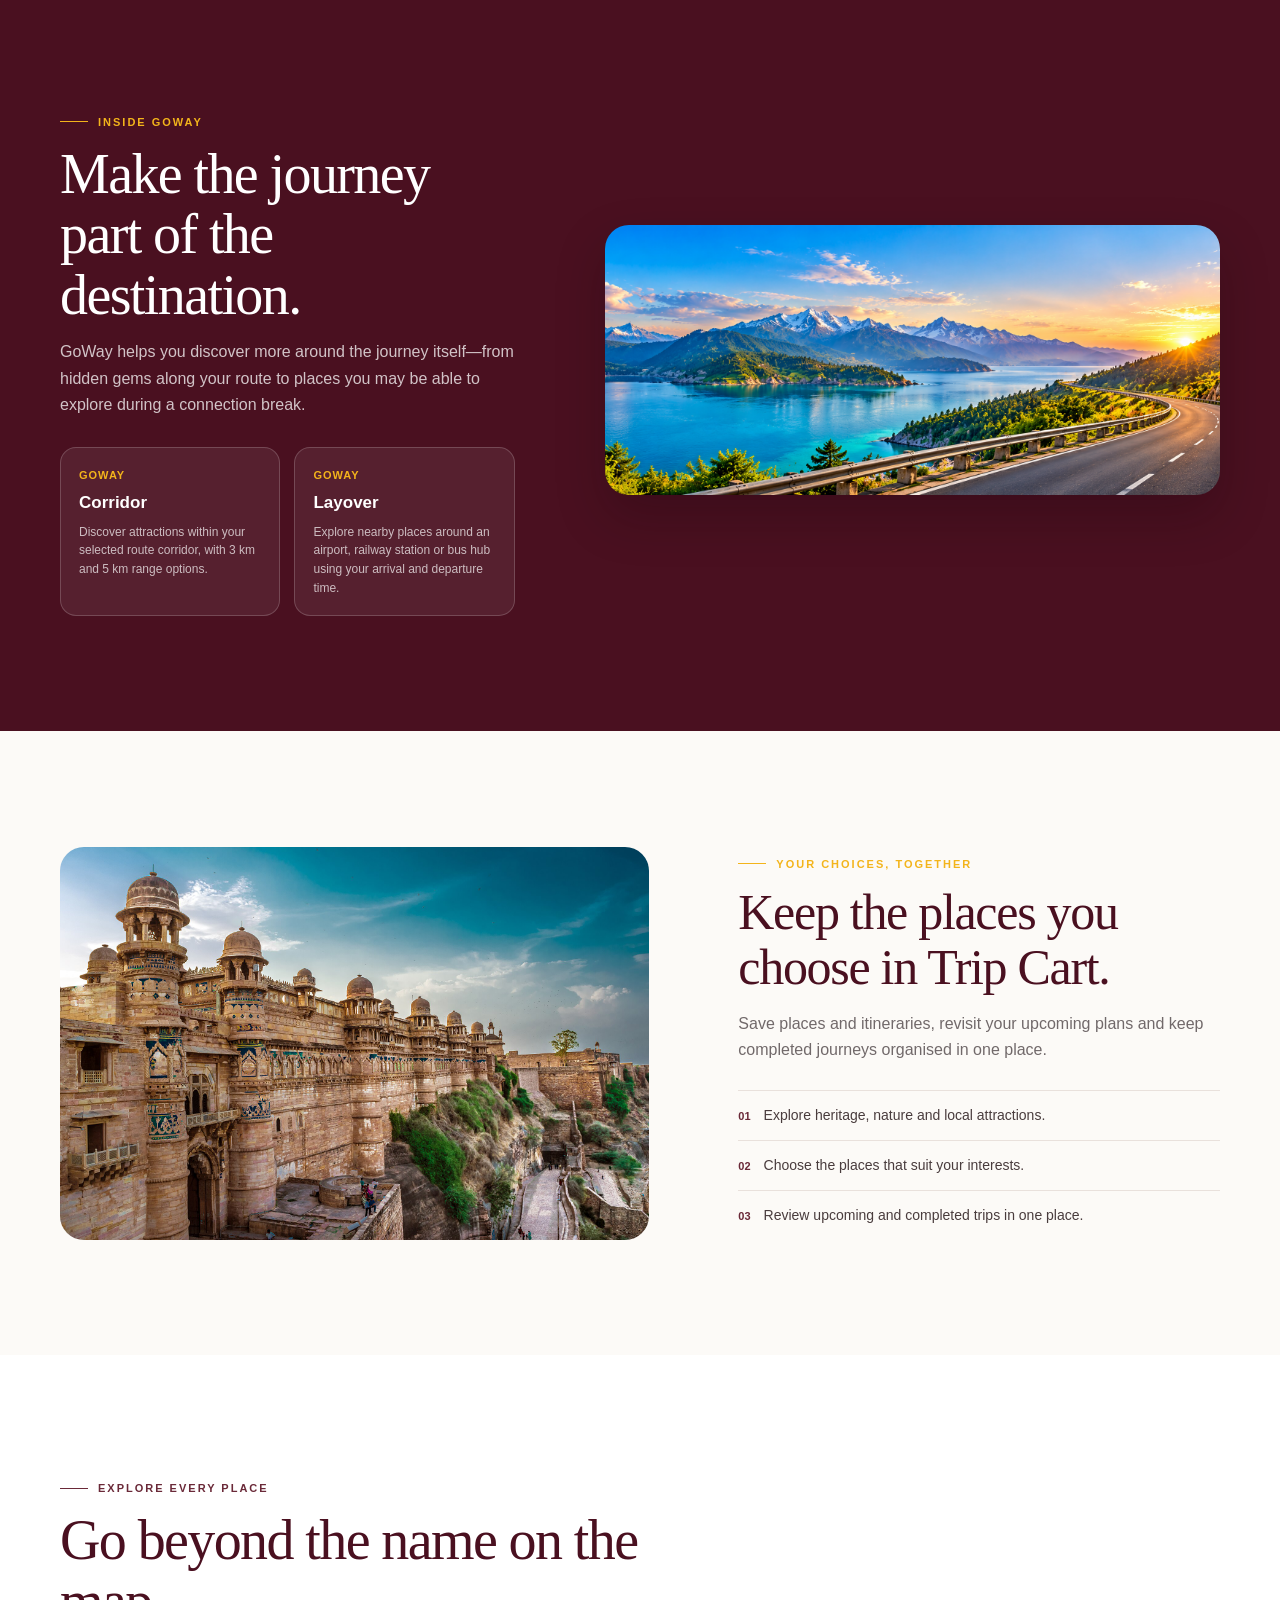
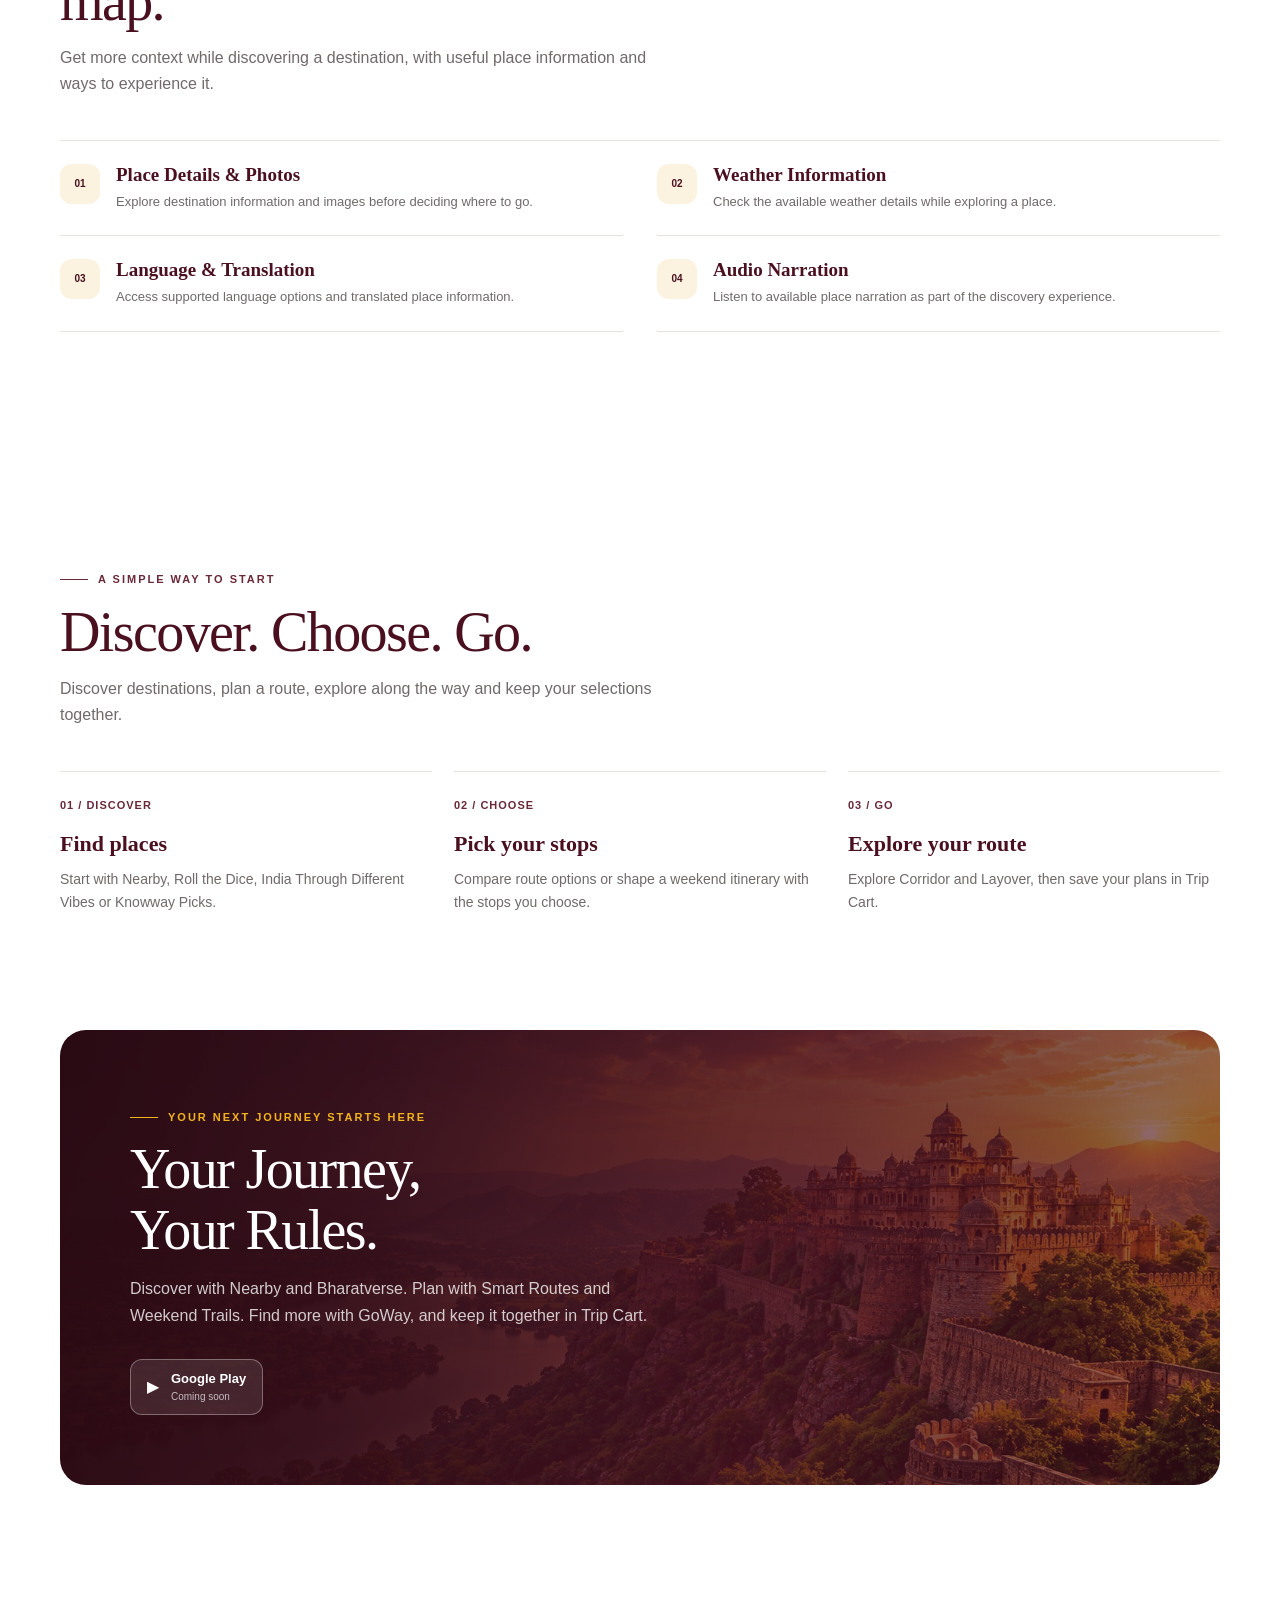
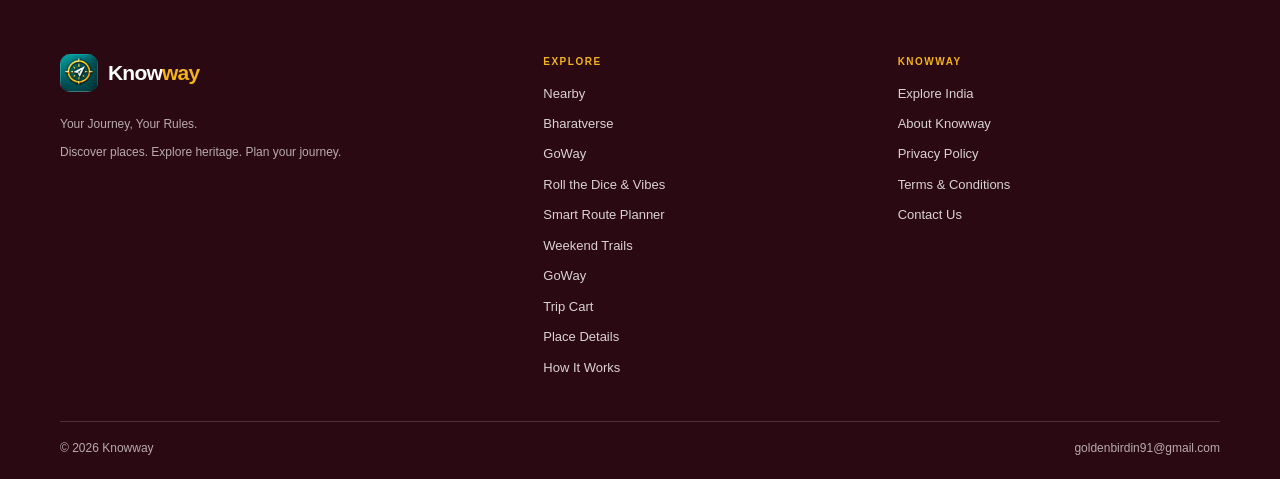
==== commit 03dac53c: "Add files via upload" ====
--- a/index.html
+++ b/index.html
@@ -1,23 +1,62 @@
+
 <!doctype html>
 <html lang="en">
   <head>
     <meta charset="utf-8">
     <meta name="viewport" content="width=device-width, initial-scale=1">
+
+    <!-- Browser Theme -->
     <meta name="theme-color" content="#4a1020">
-    <meta name="description" content="Your Journey, Your Rules. Discover places around you, explore India's heritage, find route-side places with GoWay, and collect your plans in Trip Cart.">
-    <meta property="og:title" content="Knowway — Your Journey, Your Rules">
-    <meta property="og:description" content="Discover places. Explore heritage. Plan your journey.">
+    <meta name="application-name" content="Knowway">
+
+    <!-- Google Search Console Verification -->
+    <meta name="google-site-verification" content="DXELdaeOX8ypAjIhZ3Kh6I5FfKv6KtQUuL8jSl8J8rA" />
+
+    <!-- SEO Title and Description -->
+    <title>Knowway – Discover India, Explore Places & Plan Your Journey</title>
+
+    <meta name="description" content="Knowway is your travel companion for discovering India's destinations and heritage. Explore nearby attractions with Nearby, discover places across India with Bharatverse, find route-side destinations with GoWay Corridor and Layover, and organise your plans with Trip Cart. Your Journey, Your Rules.">
+
+    <meta name="robots" content="index, follow">
+
+    <!-- Website Favicon -->
+    <link rel="icon" type="image/png" sizes="48x48" href="/assets/knowway-icon.png?v=2">
+    <link rel="shortcut icon" type="image/png" href="/assets/knowway-icon.png?v=2">
+    <link rel="apple-touch-icon" href="/assets/knowway-icon.png">
+
+    <!-- Canonical URL -->
+    <link rel="canonical" href="https://knowway.in/">
+
+    <!-- Open Graph: WhatsApp, Facebook and Social Media -->
+    <meta property="og:type" content="website">
+    <meta property="og:site_name" content="Knowway">
+    <meta property="og:title" content="Knowway – Discover India, Explore Places & Plan Your Journey">
+    <meta property="og:description" content="Discover nearby attractions, explore India's heritage with Bharatverse, find places along your route with GoWay, and organise your journey with Trip Cart. Your Journey, Your Rules.">
     <meta property="og:url" content="https://knowway.in/">
     <meta property="og:image" content="https://knowway.in/assets/knowway-hero-fort.jpg">
-    <link rel="canonical" href="https://knowway.in/">
-    <link rel="icon" type="image/png" sizes="48x48" href="assets/knowway-icon.png">
-    <link rel="apple-touch-icon" href="assets/knowway-icon.png">
+    <meta property="og:image:alt" content="Discover India's destinations and heritage with Knowway">
+
+    <!-- Twitter / X Social Preview -->
+    <meta name="twitter:card" content="summary_large_image">
+    <meta name="twitter:title" content="Knowway – Discover India, Explore Places & Plan Your Journey">
+    <meta name="twitter:description" content="Explore nearby attractions, discover India's heritage, find route-side places and organise your trips with Knowway.">
+    <meta name="twitter:image" content="https://knowway.in/assets/knowway-hero-fort.jpg">
+
+    <!-- Structured Data for Google Search -->
+    <script type="application/ld+json">
+    {
+      "@context": "https://schema.org",
+      "@type": "WebSite",
+      "name": "Knowway",
+      "alternateName": "Knowway Travel",
+      "url": "https://knowway.in/",
+      "description": "Knowway is an India-focused travel and heritage discovery platform. Discover nearby attractions, explore destinations across India, find places along travel routes with GoWay Corridor and Layover, and organise selected places with Trip Cart."
+    }
+    </script>
+
     <link rel="stylesheet" href="styles.css">
-    <title>Knowway — Your Journey, Your Rules</title>
-    <script type="application/ld+json">
-      {"@context":"https://schema.org","@type":"WebSite","name":"Knowway","url":"https://knowway.in/","description":"An India-focused travel and heritage discovery app."}
-    </script>
   </head>
+
   <body>
     <header class="top">
       <div class="wrap nav">
@@ -25,17 +64,24 @@
           <img src="assets/knowway-icon.png" alt="">
           <span>Know<span class="way">way</span></span>
         </a>
+
         <nav class="nav-links" aria-label="Main navigation">
-          <a href="#features">Explore</a>
+          <a href="#features">Discover</a>
+          <a href="#plan-journey">Plan a Trip</a>
           <a href="#route-tools">GoWay</a>
           <a href="about.html">About</a>
           <a href="how-it-works.html">How it works</a>
         </nav>
+
         <a class="navcta" href="#download">Get to know Knowway <span aria-hidden="true">→</span></a>
+
         <button class="menu-btn" id="menu-btn" type="button" aria-expanded="false" aria-controls="menu-panel" aria-label="Open website menu">☰</button>
       </div>
+
       <nav class="menu-panel" id="menu-panel" aria-label="Mobile navigation">
-        <a href="#features">Explore</a>
+        <a href="#features">Discover</a>
+        <a href="#plan-journey">Plan a Trip</a>
+        <a href="#weekend-trails">Weekend Trails</a>
         <a href="#route-tools">GoWay</a>
         <a href="#trip-cart">Trip Cart</a>
         <a href="about.html">About Knowway</a>
@@ -48,15 +94,20 @@
     <main>
       <section class="hero" id="home">
         <img class="hero-image" src="assets/knowway-hero-fort.jpg" alt="Historic Indian fort overlooking a lake at sunset">
+
         <div class="wrap hero-inner">
           <div class="hero-copy">
             <div class="hero-tag">Discover India with Knowway</div>
+
             <h1>See India<br>in <em>your way.</em></h1>
-            <p>Your Journey, Your Rules. Discover places around you, explore India's heritage, and bring the stops you choose together in one journey.</p>
+
+            <p>Discover places across India, find smarter routes, explore weekend trails and hidden gems along the way, and keep your travel plans together with Knowway.</p>
+
             <div class="hero-actions">
               <a class="button" href="#features">Explore Knowway <span aria-hidden="true">→</span></a>
               <a class="button button-secondary" href="how-it-works.html">How it works</a>
             </div>
+
             <div class="hero-note"><span aria-hidden="true">✦</span> Discover places. Explore heritage. Plan your journey.</div>
           </div>
         </div>
@@ -64,34 +115,109 @@
 
       <section class="section ways" id="explore">
         <span id="features"></span>
+
         <div class="wrap">
           <div class="section-heading">
             <div class="eyebrow">Explore your way</div>
             <h2>One app. New ways to find your next stop.</h2>
             <p>Start nearby, explore India's places and heritage, or look for discoveries along a journey already in motion.</p>
           </div>
+
           <div class="ways-grid">
             <a class="way-card" id="nearby" href="how-it-works.html#discover">
               <img src="assets/nearby-card.jpg" alt="Coastal lighthouse surrounded by palms" loading="lazy">
               <span class="way-content">
-                <span><strong>Nearby</strong><small>Explore attractions around you.</small></span>
+                <span>
+                  <strong>Nearby</strong>
+                  <small>Explore attractions around you.</small>
+                </span>
                 <span class="way-arrow" aria-hidden="true">↗</span>
               </span>
             </a>
+
             <a class="way-card" id="bharatverse" href="about.html#features">
               <img src="assets/knowway-feature-heritage.jpg" alt="Heritage architecture beside a green landscape" loading="lazy">
               <span class="way-content">
-                <span><strong>Bharatverse</strong><small>Explore destinations and heritage across India.</small></span>
+                <span>
+                  <strong>Bharatverse</strong>
+                  <small>Explore destinations and heritage across India.</small>
+                </span>
                 <span class="way-arrow" aria-hidden="true">↗</span>
               </span>
             </a>
+
             <a class="way-card" id="goway" href="#route-tools">
               <img src="assets/goway-card.jpg" alt="Winding road through a green mountain landscape" loading="lazy">
               <span class="way-content">
-                <span><strong>GoWay</strong><small>Find interesting places along your route.</small></span>
+                <span>
+                  <strong>GoWay</strong>
+                  <small>Find interesting places along your route.</small>
+                </span>
                 <span class="way-arrow" aria-hidden="true">↗</span>
               </span>
             </a>
+          </div>
+
+          <div class="discovery-extra" id="dice-vibes">
+            <a class="discovery-tile" href="#dice-vibes">
+              <span class="tile-mark">✦</span>
+              <span><strong>Roll the Dice</strong><small>Let a new discovery inspire your next stop.</small></span>
+              <span class="tile-arrow">↗</span>
+            </a>
+            <a class="discovery-tile" href="#dice-vibes">
+              <span class="tile-mark">⌘</span>
+              <span><strong>India Through Different Vibes</strong><small>Explore destinations through the character of each region.</small></span>
+              <span class="tile-arrow">↗</span>
+            </a>
+            <a class="discovery-tile" href="#weekend-trails">
+              <span class="tile-mark">✧</span>
+              <span><strong>Knowway Picks</strong><small>Find handpicked places and travel inspiration.</small></span>
+              <span class="tile-arrow">↗</span>
+            </a>
+          </div>
+        </div>
+      </section>
+
+      <section class="section planner-section" id="plan-journey">
+        <div class="wrap">
+          <div class="section-heading">
+            <div class="eyebrow">Plan your journey</div>
+            <h2>Choose the route that fits your journey.</h2>
+            <p>Knowway helps you compare route options, add stops and plan how you want to travel.</p>
+          </div>
+          <div class="planner-grid">
+            <article class="planner-card planner-main">
+              <div class="planner-kicker">SMART ROUTE PLANNER</div>
+              <h3>More choice in every journey.</h3>
+              <p>Compare Shortest, Fastest and Balanced route options, choose your travel mode, and bring multiple stops into one journey.</p>
+              <div class="planner-tags"><span>Shortest</span><span>Fastest</span><span>Balanced</span><span>Multi-stop</span></div>
+            </article>
+            <article class="planner-card planner-side">
+              <div class="planner-kicker">YOUR TRAVEL STYLE</div>
+              <h3>Plan around the way you travel.</h3>
+              <p>Explore supported route options for car, bike and bus, then review the journey before setting out.</p>
+              <div class="planner-symbols" aria-label="Car, bike and bus travel modes"><span>CAR</span><span>BIKE</span><span>BUS</span></div>
+            </article>
+          </div>
+        </div>
+      </section>
+
+      <section class="section weekend-section" id="weekend-trails">
+        <div class="wrap weekend-grid">
+          <div class="weekend-visual">
+            <img src="assets/nearby-card.jpg" alt="A scenic destination to inspire a weekend getaway" loading="lazy">
+            <div class="weekend-stamp"><span>WEEKEND</span><strong>TRAILS</strong></div>
+          </div>
+          <div class="weekend-copy">
+            <div class="eyebrow">Weekend Trails</div>
+            <h2>Make your next free day a journey.</h2>
+            <p>Explore handpicked getaway ideas and build a day-wise plan around the dates that work for you.</p>
+            <ul class="feature-list">
+              <li><span>01</span>This weekend, next weekend or custom dates</li>
+              <li><span>02</span>Explore suggested trails and day-wise itineraries</li>
+              <li><span>03</span>Save, revisit and manage your travel plans</li>
+            </ul>
+            <a class="text-link" href="#trip-cart">Keep your plans in Trip Cart <span>→</span></a>
           </div>
         </div>
       </section>
@@ -101,37 +227,59 @@
           <div class="route-copy">
             <div class="eyebrow">Inside GoWay</div>
             <h2>Make the journey part of the destination.</h2>
-            <p>GoWay helps you explore possibilities beyond your end point, with route-side discovery and ideas for a stop between connections.</p>
+            <p>GoWay helps you discover more around the journey itself—from hidden gems along your route to places you may be able to explore during a connection break.</p>
+
             <div class="route-options">
               <article class="route-option">
                 <span>GoWay</span>
                 <strong>Corridor</strong>
-                <p>Look for interesting places along a route between an origin and a destination.</p>
+                <p>Discover attractions within your selected route corridor, with 3 km and 5 km range options.</p>
               </article>
+
               <article class="route-option">
                 <span>GoWay</span>
                 <strong>Layover</strong>
-                <p>Consider nearby places during a break between connections, with time and onward travel in mind.</p>
+                <p>Explore nearby places around an airport, railway station or bus hub using your arrival and departure time.</p>
               </article>
             </div>
           </div>
+
           <img class="route-image" src="assets/goway-journey.png" alt="Scenic mountain road beside a lake" loading="lazy">
         </div>
       </section>
 
       <section class="section journey" id="destinations">
         <span id="app-preview"></span>
+
         <div class="wrap journey-grid">
           <img class="journey-image" src="assets/heritage-monument.jpg" alt="Historic Indian fort and surrounding architecture" loading="lazy">
+
           <div class="journey-copy">
             <div class="eyebrow">Your choices, together</div>
             <h2>Keep the places you choose in Trip Cart.</h2>
-            <p>Collect places that interest you, revisit your selections and shape them into a journey that feels like yours.</p>
+            <p>Save places and itineraries, revisit your upcoming plans and keep completed journeys organised in one place.</p>
+
             <ul class="journey-list" id="trip-cart">
               <li><span>01</span> Explore heritage, nature and local attractions.</li>
               <li><span>02</span> Choose the places that suit your interests.</li>
-              <li><span>03</span> Keep your selected places together in Trip Cart.</li>
+              <li><span>03</span> Review upcoming and completed trips in one place.</li>
             </ul>
+          </div>
+        </div>
+      </section>
+
+      <section class="section details-section" id="place-experience">
+        <div class="wrap">
+          <div class="section-heading">
+            <div class="eyebrow">Explore every place</div>
+            <h2>Go beyond the name on the map.</h2>
+            <p>Get more context while discovering a destination, with useful place information and ways to experience it.</p>
+          </div>
+          <div class="details-grid">
+            <article class="detail-item"><span class="detail-icon">01</span><div><h3>Place Details &amp; Photos</h3><p>Explore destination information and images before deciding where to go.</p></div></article>
+            <article class="detail-item"><span class="detail-icon">02</span><div><h3>Weather Information</h3><p>Check the available weather details while exploring a place.</p></div></article>
+            <article class="detail-item"><span class="detail-icon">03</span><div><h3>Language &amp; Translation</h3><p>Access supported language options and translated place information.</p></div></article>
+            <article class="detail-item"><span class="detail-icon">04</span><div><h3>Audio Narration</h3><p>Listen to available place narration as part of the discovery experience.</p></div></article>
           </div>
         </div>
       </section>
@@ -141,23 +289,26 @@
           <div class="section-heading">
             <div class="eyebrow">A simple way to start</div>
             <h2>Discover. Choose. Go.</h2>
-            <p>Knowway brings place discovery and trip organisation into one experience.</p>
-          </div>
+            <p>Discover destinations, plan a route, explore along the way and keep your selections together.</p>
+          </div>
+
           <div class="steps">
             <article class="step">
               <div class="step-number">01 / DISCOVER</div>
               <h3>Find places</h3>
-              <p>Explore nearby attractions or look across India with Bharatverse.</p>
+              <p>Start with Nearby, Roll the Dice, India Through Different Vibes or Knowway Picks.</p>
             </article>
+
             <article class="step">
               <div class="step-number">02 / CHOOSE</div>
               <h3>Pick your stops</h3>
-              <p>Bring together the places you would like to explore in Trip Cart.</p>
+              <p>Compare route options or shape a weekend itinerary with the stops you choose.</p>
             </article>
+
             <article class="step">
               <div class="step-number">03 / GO</div>
               <h3>Explore your route</h3>
-              <p>Use GoWay Corridor or Layover to consider places along your journey.</p>
+              <p>Explore Corridor and Layover, then save your plans in Trip Cart.</p>
             </article>
           </div>
         </div>
@@ -169,10 +320,14 @@
             <div class="download-copy">
               <div class="eyebrow">Your next journey starts here</div>
               <h2>Your Journey,<br>Your Rules.</h2>
-              <p>Discover places. Explore heritage. Plan your journey at your own pace with Nearby, Bharatverse, GoWay and Trip Cart.</p>
+              <p>Discover with Nearby and Bharatverse. Plan with Smart Routes and Weekend Trails. Find more with GoWay, and keep it together in Trip Cart.</p>
+
               <span class="store-badge" id="play-store-link" aria-label="Google Play listing coming soon">
                 <span aria-hidden="true">▶</span>
-                <span><strong>Google Play</strong><small>Coming soon</small></span>
+                <span>
+                  <strong>Google Play</strong>
+                  <small>Coming soon</small>
+                </span>
               </span>
             </div>
           </div>
@@ -182,6 +337,7 @@
 
     <footer class="footer" id="contact">
       <span id="about"></span>
+
       <div class="wrap">
         <div class="footer-grid">
           <div class="footer-brand">
@@ -189,17 +345,25 @@
               <img src="assets/knowway-icon.png" alt="">
               <span>Know<span class="way">way</span></span>
             </a>
+
             <p>Your Journey, Your Rules.</p>
             <small>Discover places. Explore heritage. Plan your journey.</small>
           </div>
+
           <div>
             <div class="footer-title">EXPLORE</div>
             <a href="#nearby">Nearby</a>
             <a href="#bharatverse">Bharatverse</a>
             <a href="#goway">GoWay</a>
+            <a href="#dice-vibes">Roll the Dice &amp; Vibes</a>
+            <a href="#plan-journey">Smart Route Planner</a>
+            <a href="#weekend-trails">Weekend Trails</a>
+            <a href="#route-tools">GoWay</a>
             <a href="#trip-cart">Trip Cart</a>
+            <a href="#place-experience">Place Details</a>
             <a href="how-it-works.html">How It Works</a>
           </div>
+
           <div>
             <div class="footer-title">KNOWWAY</div>
             <a href="#destinations">Explore India</a>
@@ -209,12 +373,14 @@
             <a href="contact.html">Contact Us</a>
           </div>
         </div>
+
         <div class="copyright">
           <span>© <span id="year"></span> Knowway</span>
           <a href="mailto:goldenbirdin91@gmail.com">goldenbirdin91@gmail.com</a>
         </div>
       </div>
     </footer>
+
     <script>
       document.getElementById("year").textContent = new Date().getFullYear();
 
@@ -236,9 +402,11 @@
       });
 
       menuPanel.querySelectorAll("a").forEach((link) => link.addEventListener("click", closeMenu));
+
       document.addEventListener("keydown", (event) => {
         if (event.key === "Escape") closeMenu();
       });
+
       document.addEventListener("click", (event) => {
         if (!menuPanel.contains(event.target) && !menuButton.contains(event.target)) closeMenu();
       });
--- a/styles.css
+++ b/styles.css
@@ -798,6 +798,187 @@
   font-size: 13px;
 }
 
+
+
+/* Expanded showcase of features already present in the Knowway app */
+.discovery-extra {
+  display: grid;
+  grid-template-columns: repeat(3, minmax(0, 1fr));
+  gap: 14px;
+  margin-top: 22px;
+}
+.discovery-tile {
+  display: grid;
+  grid-template-columns: 42px minmax(0, 1fr) 20px;
+  align-items: center;
+  gap: 12px;
+  min-width: 0;
+  padding: 17px;
+  border: 1px solid var(--line);
+  border-radius: 16px;
+  background: var(--white);
+  transition: transform 180ms ease, box-shadow 180ms ease;
+}
+.discovery-tile:hover {
+  transform: translateY(-3px);
+  box-shadow: var(--shadow);
+}
+.tile-mark {
+  display: grid;
+  width: 42px;
+  height: 42px;
+  place-items: center;
+  border-radius: 13px;
+  background: #fbf2df;
+  color: var(--maroon);
+  font-size: 20px;
+}
+.discovery-tile strong,
+.discovery-tile small { display: block; }
+.discovery-tile strong { color: var(--maroon); font-size: 14px; }
+.discovery-tile small { margin-top: 3px; color: var(--muted); font-size: 11px; line-height: 1.45; }
+.tile-arrow { color: var(--maroon-soft); }
+.planner-section { background: #fff; }
+.planner-grid {
+  display: grid;
+  grid-template-columns: 1.15fr .85fr;
+  gap: 18px;
+}
+.planner-card {
+  min-height: 245px;
+  padding: clamp(24px, 4vw, 40px);
+  border: 1px solid var(--line);
+  border-radius: 22px;
+  background: var(--paper);
+}
+.planner-main {
+  color: white;
+  border-color: var(--maroon);
+  background: linear-gradient(130deg, var(--maroon-deep), var(--maroon));
+}
+.planner-kicker {
+  color: var(--maroon-soft);
+  font-size: 10px;
+  font-weight: 800;
+  letter-spacing: 1.7px;
+}
+.planner-main .planner-kicker { color: var(--gold); }
+.planner-card h3 {
+  margin: 12px 0 9px;
+  color: var(--maroon);
+  font: 500 clamp(25px, 3vw, 34px)/1.12 Georgia, "Times New Roman", serif;
+}
+.planner-main h3 { color: white; }
+.planner-card p { max-width: 560px; margin: 0; color: var(--muted); font-size: 14px; }
+.planner-main p { color: rgb(255 255 255 / 76%); }
+.planner-tags, .planner-symbols {
+  display: flex;
+  flex-wrap: wrap;
+  gap: 8px;
+  margin-top: 24px;
+}
+.planner-tags span {
+  padding: 7px 11px;
+  border: 1px solid rgb(255 255 255 / 26%);
+  border-radius: 999px;
+  color: white;
+  font-size: 11px;
+  font-weight: 700;
+}
+.planner-symbols span {
+  display: grid;
+  min-width: 62px;
+  min-height: 38px;
+  place-items: center;
+  padding: 0 10px;
+  border-radius: 9px;
+  background: #f7ead0;
+  color: var(--maroon);
+  font-size: 10px;
+  font-weight: 800;
+  letter-spacing: .8px;
+}
+.weekend-section { background: var(--paper); }
+.weekend-grid {
+  display: grid;
+  grid-template-columns: 1fr 1fr;
+  align-items: center;
+  gap: clamp(34px, 7vw, 86px);
+}
+.weekend-visual { position: relative; min-width: 0; }
+.weekend-visual > img {
+  width: 100%;
+  height: 390px;
+  border-radius: 24px;
+  object-fit: cover;
+}
+.weekend-stamp {
+  position: absolute;
+  right: -14px;
+  bottom: 22px;
+  display: grid;
+  min-width: 126px;
+  min-height: 112px;
+  place-content: center;
+  border: 5px solid var(--paper);
+  border-radius: 50%;
+  background: var(--gold);
+  color: var(--maroon-deep);
+  text-align: center;
+  transform: rotate(7deg);
+}
+.weekend-stamp span { font-size: 9px; font-weight: 800; letter-spacing: 1.5px; }
+.weekend-stamp strong { font: 700 21px Georgia, "Times New Roman", serif; }
+.weekend-copy h2 {
+  margin: 12px 0;
+  color: var(--maroon);
+  font: 500 clamp(35px, 4.6vw, 52px)/1.08 Georgia, "Times New Roman", serif;
+  letter-spacing: -1.2px;
+}
+.weekend-copy > p { color: var(--muted); }
+.feature-list { display: grid; gap: 0; margin: 22px 0; padding: 0; list-style: none; }
+.feature-list li { display: flex; gap: 13px; padding: 12px 0; border-top: 1px solid var(--line); color: #493c3d; font-size: 13px; }
+.feature-list span { color: var(--maroon-soft); font-size: 10px; font-weight: 800; }
+.text-link { display: inline-flex; gap: 10px; align-items: center; color: var(--maroon); font-size: 13px; font-weight: 800; }
+.text-link span { color: var(--maroon-soft); font-size: 18px; }
+.details-section { background: white; }
+.details-grid {
+  display: grid;
+  grid-template-columns: repeat(2, minmax(0, 1fr));
+  gap: 0 34px;
+  border-top: 1px solid var(--line);
+}
+.detail-item {
+  display: flex;
+  align-items: flex-start;
+  gap: 16px;
+  padding: 23px 0;
+  border-bottom: 1px solid var(--line);
+}
+.detail-icon {
+  display: grid;
+  flex: 0 0 40px;
+  width: 40px;
+  height: 40px;
+  place-items: center;
+  border-radius: 12px;
+  background: #fbf2df;
+  color: var(--maroon);
+  font-size: 10px;
+  font-weight: 800;
+}
+.detail-item h3 { margin: 0 0 5px; color: var(--maroon); font: 600 19px Georgia, "Times New Roman", serif; }
+.detail-item p { margin: 0; color: var(--muted); font-size: 13px; }
+
+@media (max-width: 700px) {
+  .discovery-extra, .planner-grid, .weekend-grid, .details-grid { grid-template-columns: 1fr; }
+  .discovery-extra { gap: 10px; }
+  .discovery-tile { padding: 14px; }
+  .planner-card { min-height: 0; padding: 25px 22px; }
+  .weekend-visual > img { height: 270px; }
+  .weekend-stamp { right: -5px; min-width: 105px; min-height: 95px; }
+}
+
 @keyframes hero-arrive {
   from {
     transform: scale(1.025);
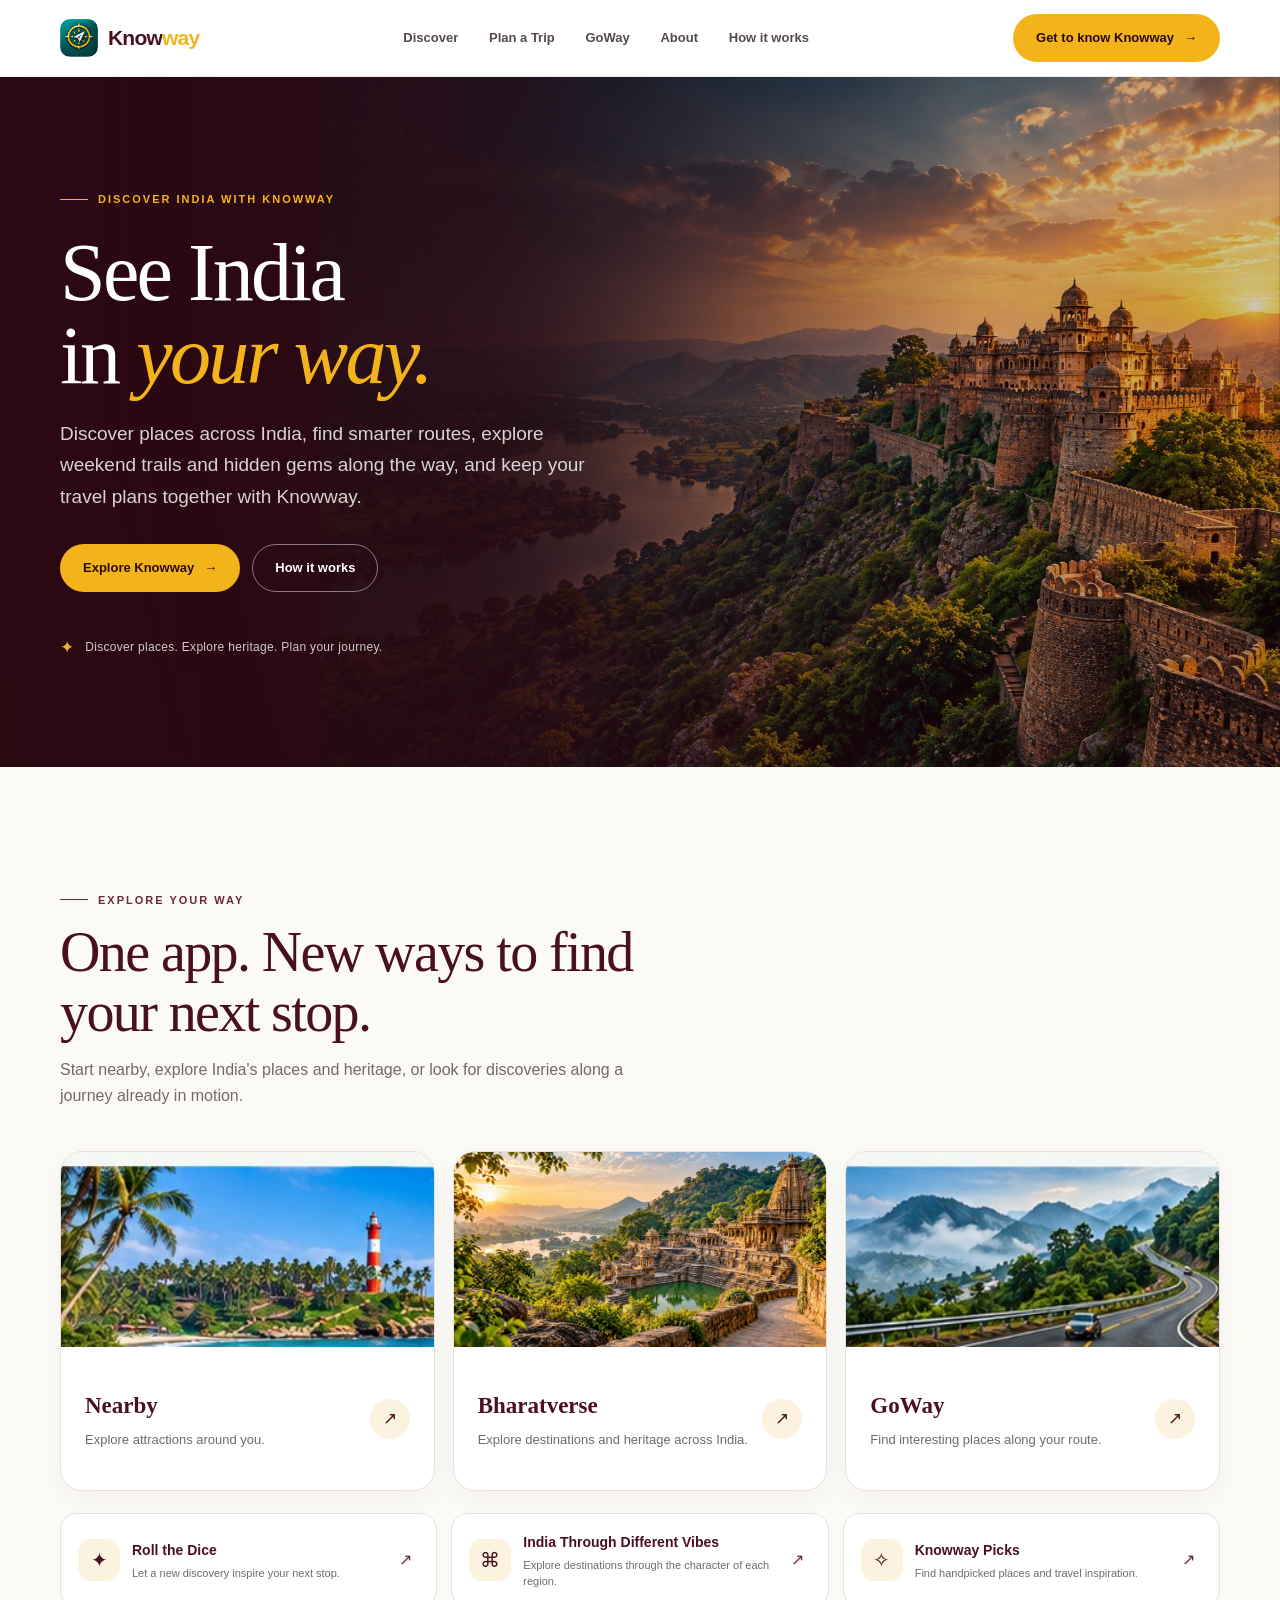
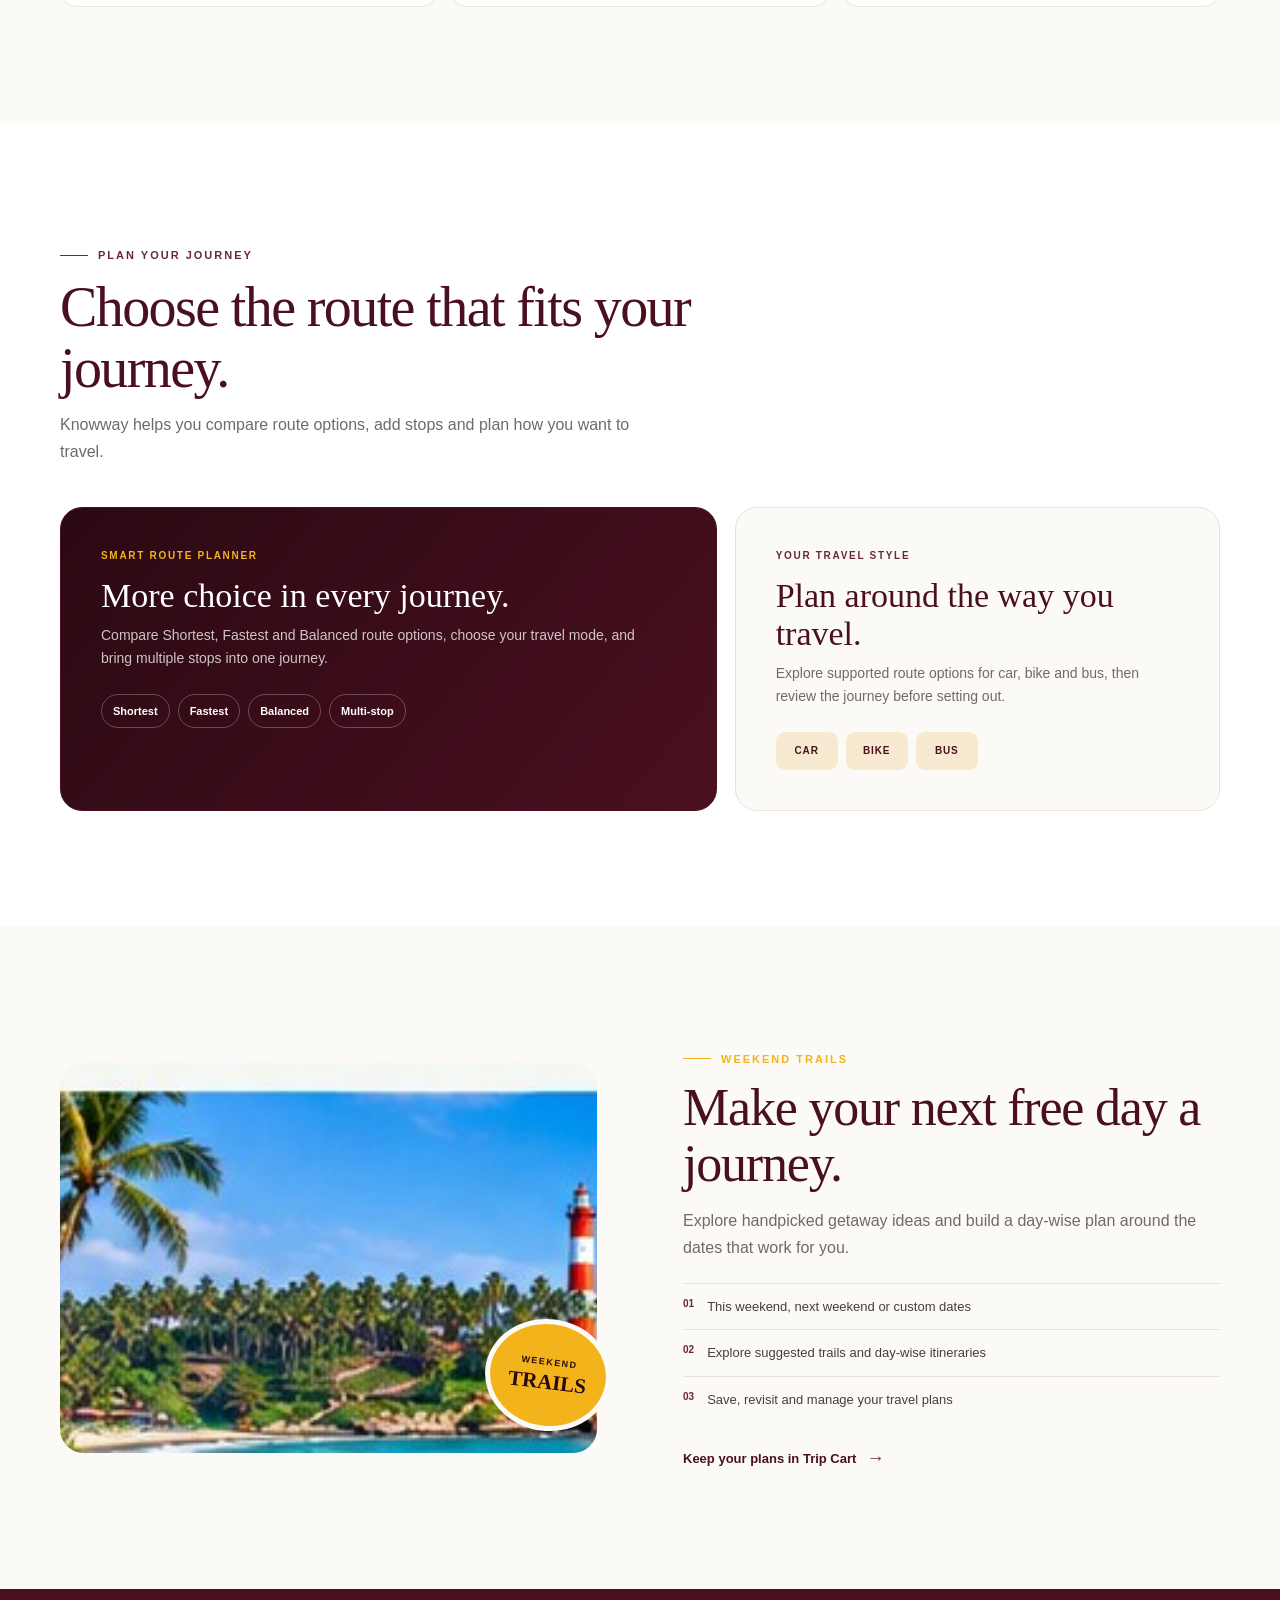
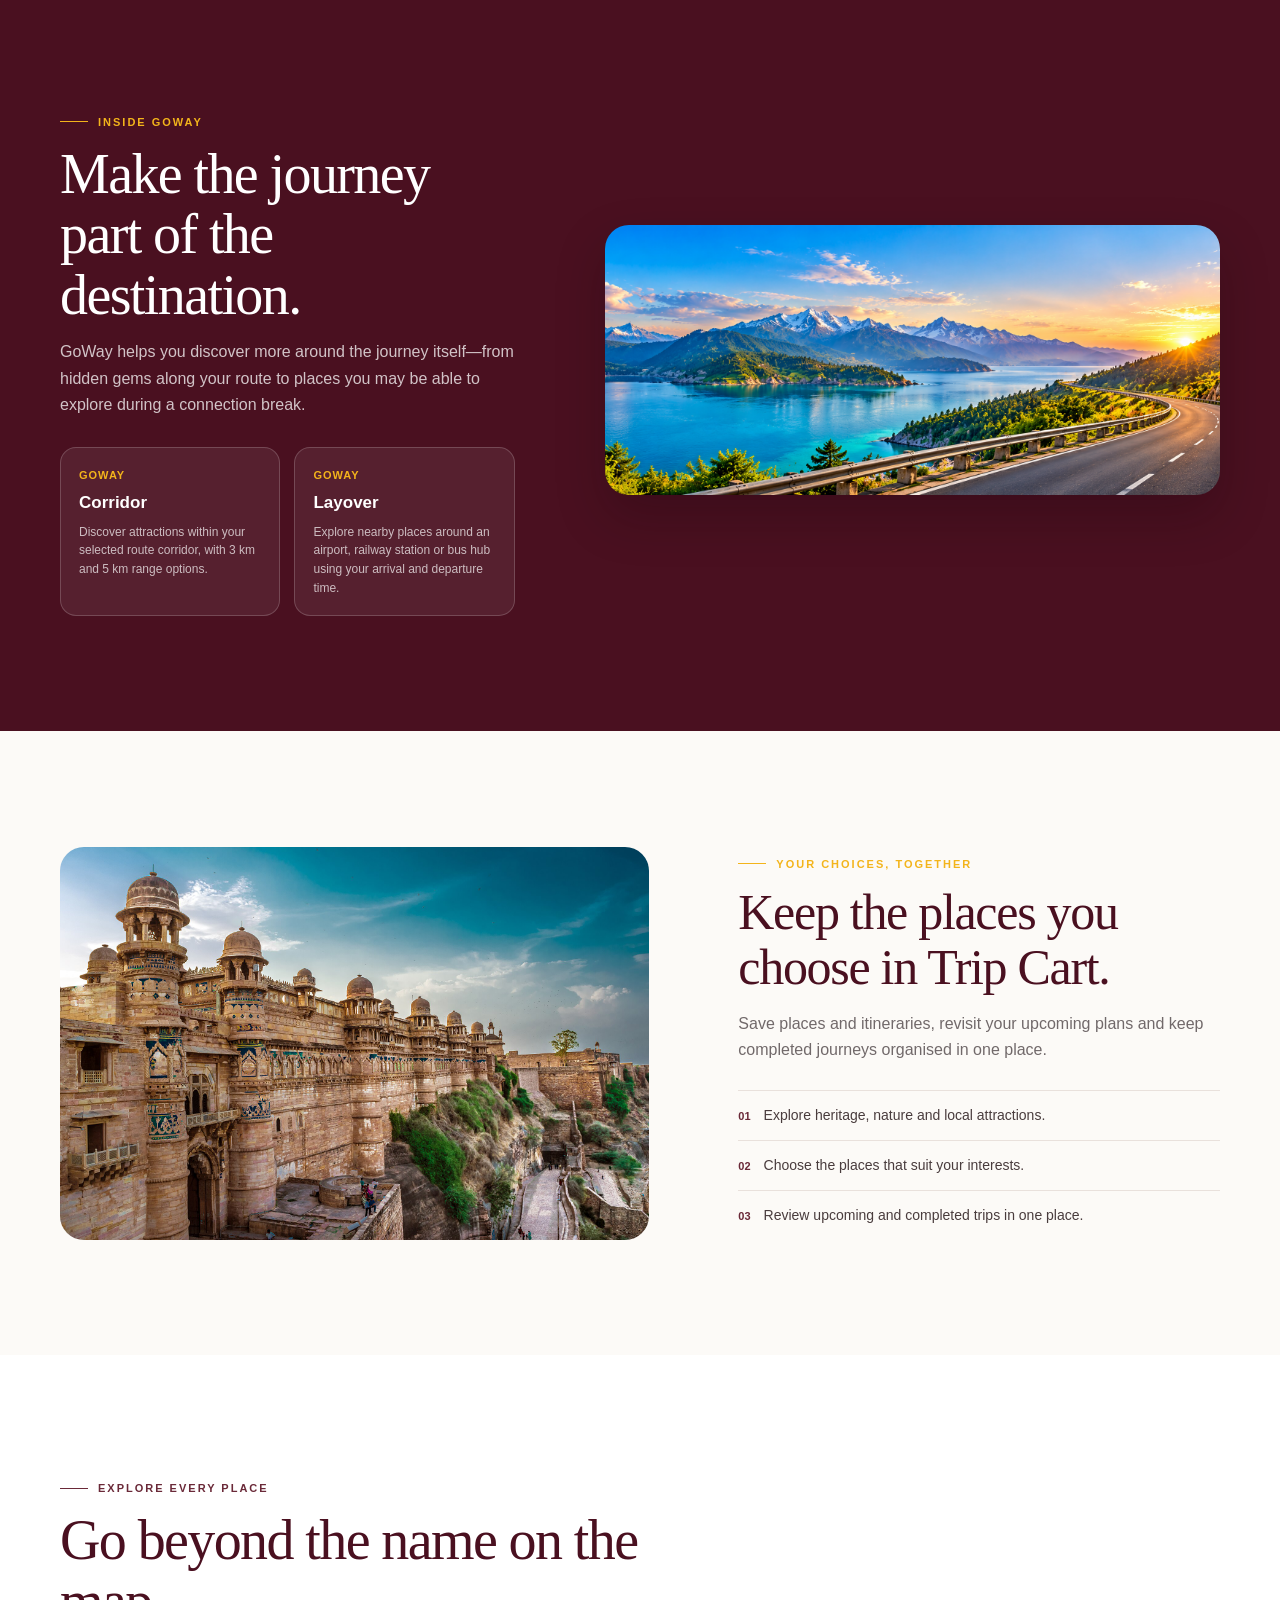
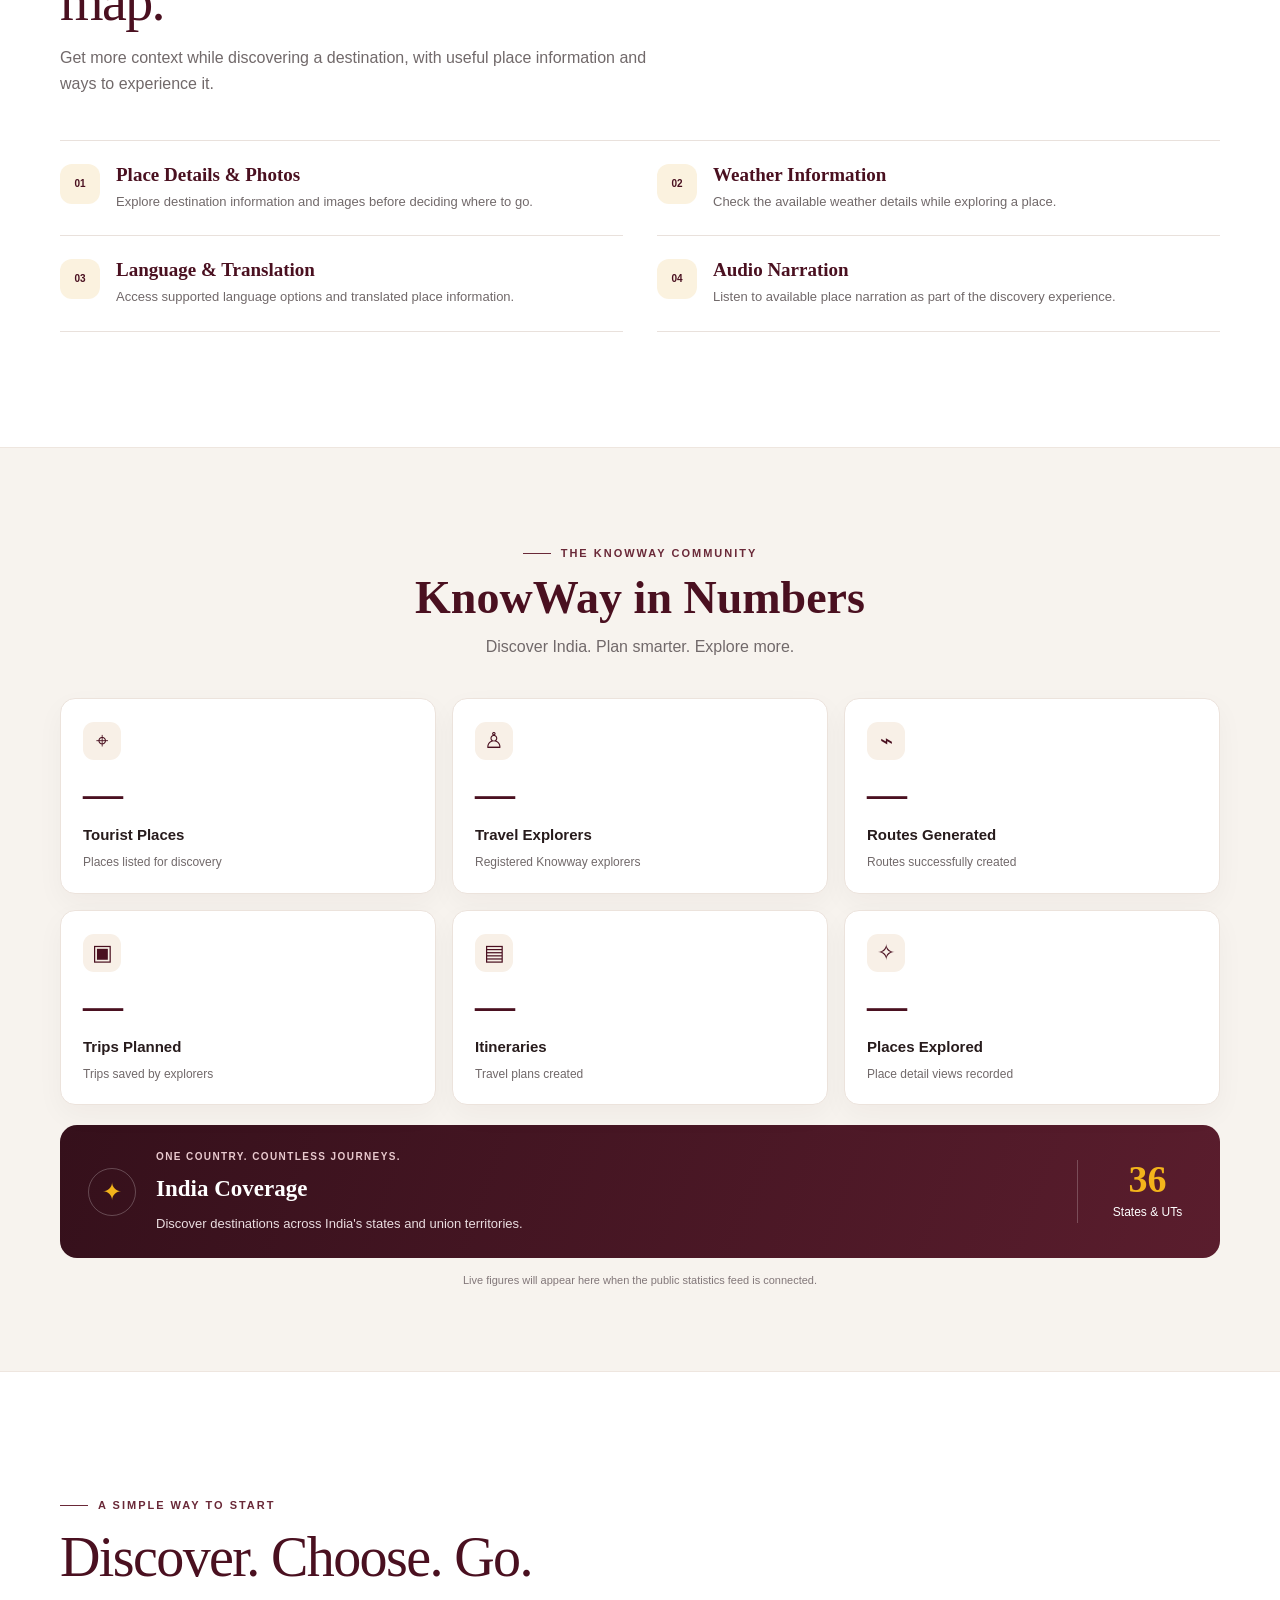
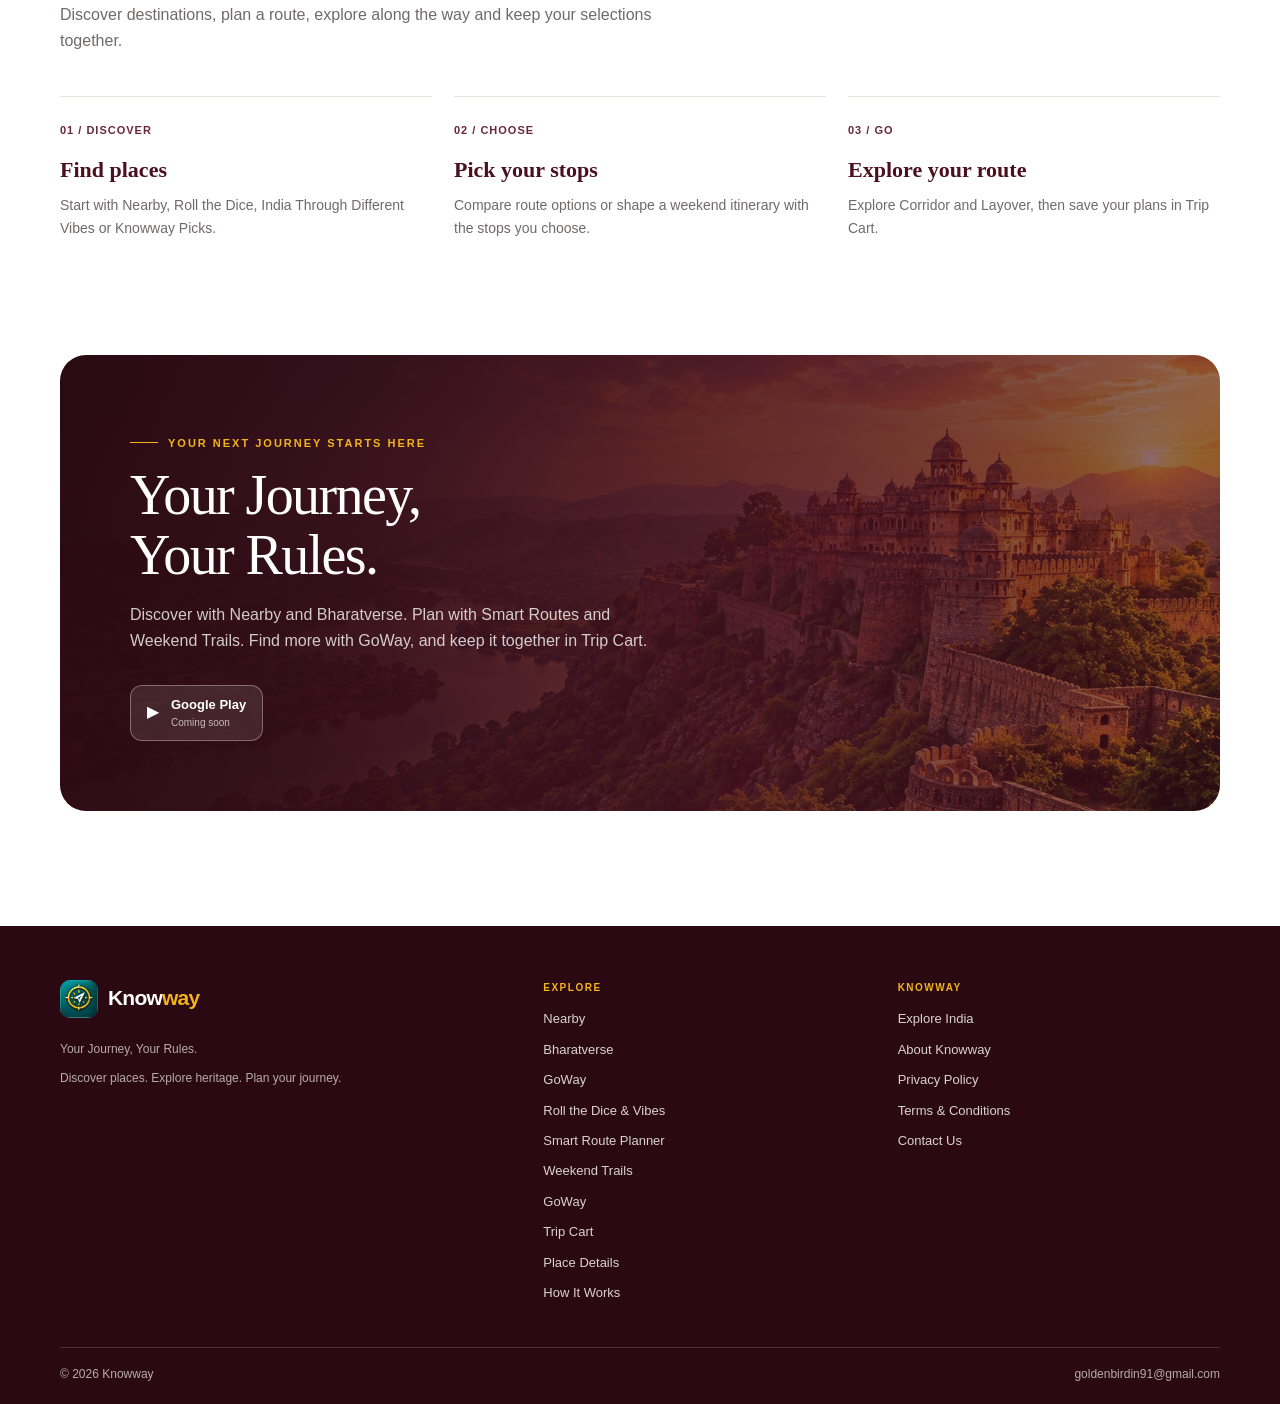
==== commit 11f63349: "Add files via upload" ====
--- a/index.html
+++ b/index.html
@@ -284,6 +284,32 @@
         </div>
       </section>
 
+      <section class="numbers-section" id="knowway-numbers" aria-labelledby="numbers-title">
+        <div class="wrap">
+          <div class="numbers-heading">
+            <div class="eyebrow">The Knowway community</div>
+            <h2 id="numbers-title">KnowWay in Numbers</h2>
+            <p>Discover India. Plan smarter. Explore more.</p>
+          </div>
+
+          <div class="numbers-grid" aria-live="polite">
+            <article class="number-card"><span class="number-icon" aria-hidden="true">⌖</span><strong class="number-value" data-stat="touristPlaces">—</strong><span class="number-label">Tourist Places</span><small class="number-note">Places listed for discovery</small></article>
+            <article class="number-card"><span class="number-icon" aria-hidden="true">♙</span><strong class="number-value" data-stat="travelExplorers">—</strong><span class="number-label">Travel Explorers</span><small class="number-note">Registered Knowway explorers</small></article>
+            <article class="number-card"><span class="number-icon" aria-hidden="true">⌁</span><strong class="number-value" data-stat="routesGenerated">—</strong><span class="number-label">Routes Generated</span><small class="number-note">Routes successfully created</small></article>
+            <article class="number-card"><span class="number-icon" aria-hidden="true">▣</span><strong class="number-value" data-stat="tripsPlanned">—</strong><span class="number-label">Trips Planned</span><small class="number-note">Trips saved by explorers</small></article>
+            <article class="number-card"><span class="number-icon" aria-hidden="true">▤</span><strong class="number-value" data-stat="itineraries">—</strong><span class="number-label">Itineraries</span><small class="number-note">Travel plans created</small></article>
+            <article class="number-card"><span class="number-icon" aria-hidden="true">✧</span><strong class="number-value" data-stat="placesExplored">—</strong><span class="number-label">Places Explored</span><small class="number-note">Place detail views recorded</small></article>
+          </div>
+
+          <div class="india-coverage">
+            <div class="coverage-mark" aria-hidden="true">✦</div>
+            <div><span class="coverage-kicker">One country. Countless journeys.</span><strong>India Coverage</strong><p>Discover destinations across India's states and union territories.</p></div>
+            <div class="coverage-count"><strong>36</strong><span>States &amp; UTs</span></div>
+          </div>
+          <p class="numbers-footnote" id="numbers-status">Live figures will appear here when the public statistics feed is connected.</p>
+        </div>
+      </section>
+
       <section class="section" id="how">
         <div class="wrap">
           <div class="section-heading">
@@ -384,6 +410,33 @@
     <script>
       document.getElementById("year").textContent = new Date().getFullYear();
 
+      // Set window.KNOWWAY_STATS_ENDPOINT to a public, read-only JSON endpoint
+      // returning { touristPlaces, travelExplorers, routesGenerated,
+      // tripsPlanned, itineraries, placesExplored }.
+      async function loadKnowwayStats() {
+        const status = document.getElementById("numbers-status");
+        const endpoint = window.KNOWWAY_STATS_ENDPOINT;
+        if (!endpoint) return;
+        try {
+          const response = await fetch(endpoint, { headers: { Accept: "application/json" }, cache: "no-store" });
+          if (!response.ok) throw new Error("Statistics feed unavailable");
+          const payload = await response.json();
+          const stats = payload.stats || payload;
+          const keys = ["touristPlaces", "travelExplorers", "routesGenerated", "tripsPlanned", "itineraries", "placesExplored"];
+          keys.forEach((key) => {
+            const value = stats[key];
+            const node = document.querySelector(`[data-stat="${key}"]`);
+            if (node && Number.isFinite(Number(value)) && value !== null && value !== "") {
+              node.textContent = new Intl.NumberFormat("en-IN").format(Number(value));
+            }
+          });
+          status.textContent = "Live platform figures · Updated " + new Date().toLocaleString("en-IN", { dateStyle: "medium", timeStyle: "short" });
+        } catch (error) {
+          status.textContent = "Live statistics are temporarily unavailable.";
+        }
+      }
+      loadKnowwayStats();
+
       const menuButton = document.getElementById("menu-btn");
       const menuPanel = document.getElementById("menu-panel");
 
--- a/styles.css
+++ b/styles.css
@@ -1268,3 +1268,48 @@
     transition-duration: 0.01ms !important;
   }
 }
+
+
+/* KnowWay in Numbers */
+.numbers-section {
+  padding: 88px 0 82px;
+  background: #f7f3ee;
+  border-top: 1px solid #eee6df;
+  border-bottom: 1px solid #eee6df;
+}
+.numbers-heading { max-width: 680px; margin: 0 auto 38px; text-align: center; }
+.numbers-heading .eyebrow { color: var(--maroon-soft); }
+.numbers-heading h2 { margin: 10px 0 10px; color: var(--maroon); font-family: Georgia, serif; font-size: clamp(32px, 4vw, 46px); line-height: 1.12; }
+.numbers-heading p { margin: 0; color: var(--muted); font-size: 16px; }
+.numbers-grid { display: grid; grid-template-columns: repeat(3, minmax(0, 1fr)); gap: 16px; }
+.number-card { min-height: 190px; padding: 23px 22px 20px; display: flex; flex-direction: column; align-items: flex-start; background: #fff; border: 1px solid #ece3dc; border-radius: 15px; box-shadow: 0 10px 28px rgb(43 9 18 / 4%); }
+.number-icon { width: 38px; height: 38px; display: grid; place-items: center; margin-bottom: 14px; border-radius: 11px; background: #f8f0e7; color: var(--maroon); font-size: 22px; }
+.number-value { color: var(--maroon); font-family: Georgia, serif; font-size: clamp(30px, 3.5vw, 40px); line-height: 1; font-weight: 700; font-variant-numeric: tabular-nums; }
+.number-label { margin-top: 9px; color: var(--ink); font-size: 15px; font-weight: 700; }
+.number-note { margin-top: 5px; color: var(--muted); font-size: 12px; }
+.india-coverage { margin-top: 20px; padding: 24px 28px; display: flex; align-items: center; gap: 20px; color: #fff; background: linear-gradient(110deg, #35101b, #5a1d2d); border-radius: 17px; }
+.coverage-mark { width: 48px; height: 48px; flex: 0 0 48px; display: grid; place-items: center; border: 1px solid rgb(255 255 255 / 24%); border-radius: 50%; color: var(--gold); font-size: 24px; }
+.india-coverage > div:nth-child(2) { flex: 1; }
+.coverage-kicker { display: block; margin-bottom: 4px; color: #e9c9ce; font-size: 10px; font-weight: 700; letter-spacing: .14em; text-transform: uppercase; }
+.india-coverage > div:nth-child(2) strong { display: block; font-family: Georgia, serif; font-size: 23px; }
+.india-coverage p { margin: 5px 0 0; color: #eadde0; font-size: 13px; }
+.coverage-count { min-width: 115px; padding-left: 25px; border-left: 1px solid rgb(255 255 255 / 22%); text-align: center; }
+.coverage-count strong { display: block; color: var(--gold); font-family: Georgia, serif; font-size: 38px; line-height: 1; }
+.coverage-count span { display: block; margin-top: 5px; color: #fff; font-size: 12px; }
+.numbers-footnote { margin: 13px 0 0; color: #827779; font-size: 11px; text-align: center; }
+@media (max-width: 760px) {
+  .numbers-section { padding: 62px 0 58px; }
+  .numbers-grid { grid-template-columns: repeat(2, minmax(0, 1fr)); gap: 11px; }
+  .number-card { min-height: 170px; padding: 17px 15px; }
+  .number-icon { width: 34px; height: 34px; margin-bottom: 12px; }
+  .india-coverage { padding: 20px 17px; gap: 13px; }
+  .coverage-count { min-width: 85px; padding-left: 14px; }
+  .coverage-count strong { font-size: 32px; }
+  .india-coverage > div:nth-child(2) strong { font-size: 20px; }
+}
+@media (max-width: 380px) {
+  .number-card { min-height: 160px; padding: 15px 12px; }
+  .number-label { font-size: 13px; }
+  .number-note { font-size: 11px; }
+  .coverage-mark { display: none; }
+}
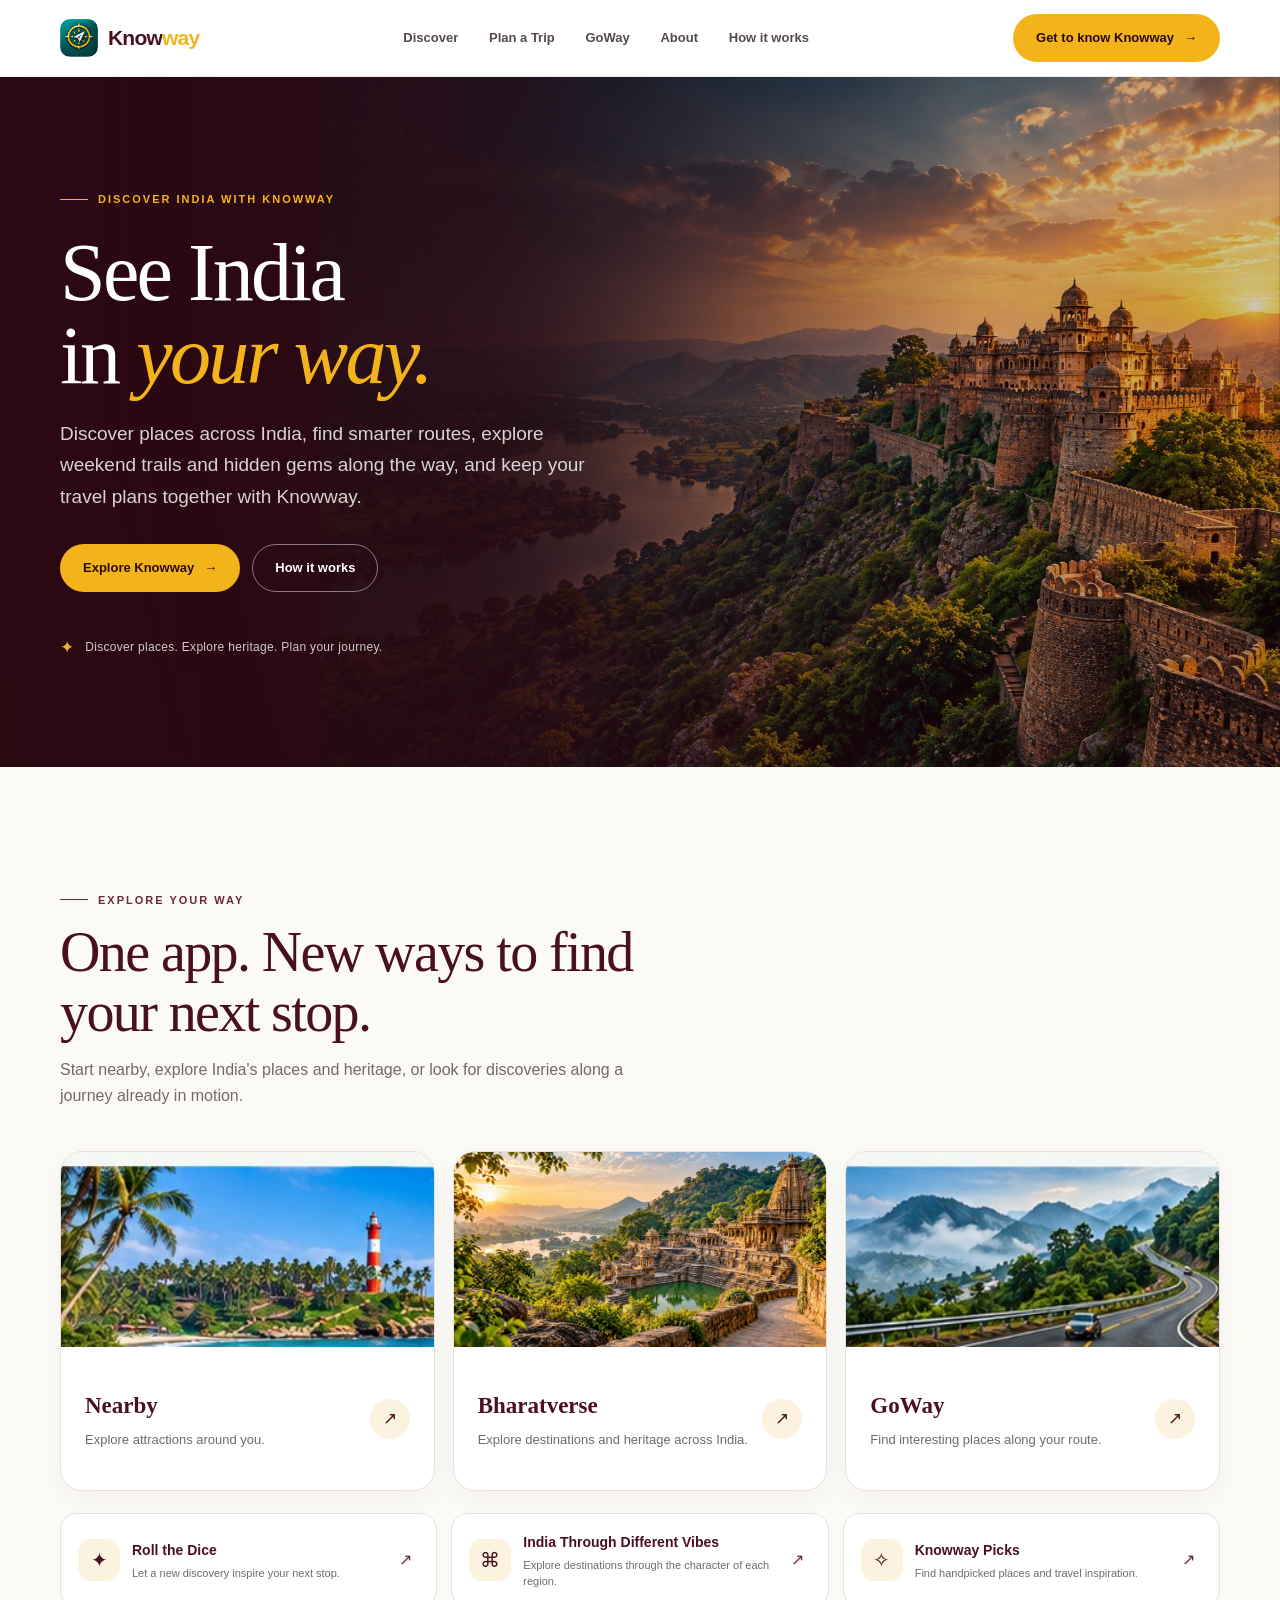
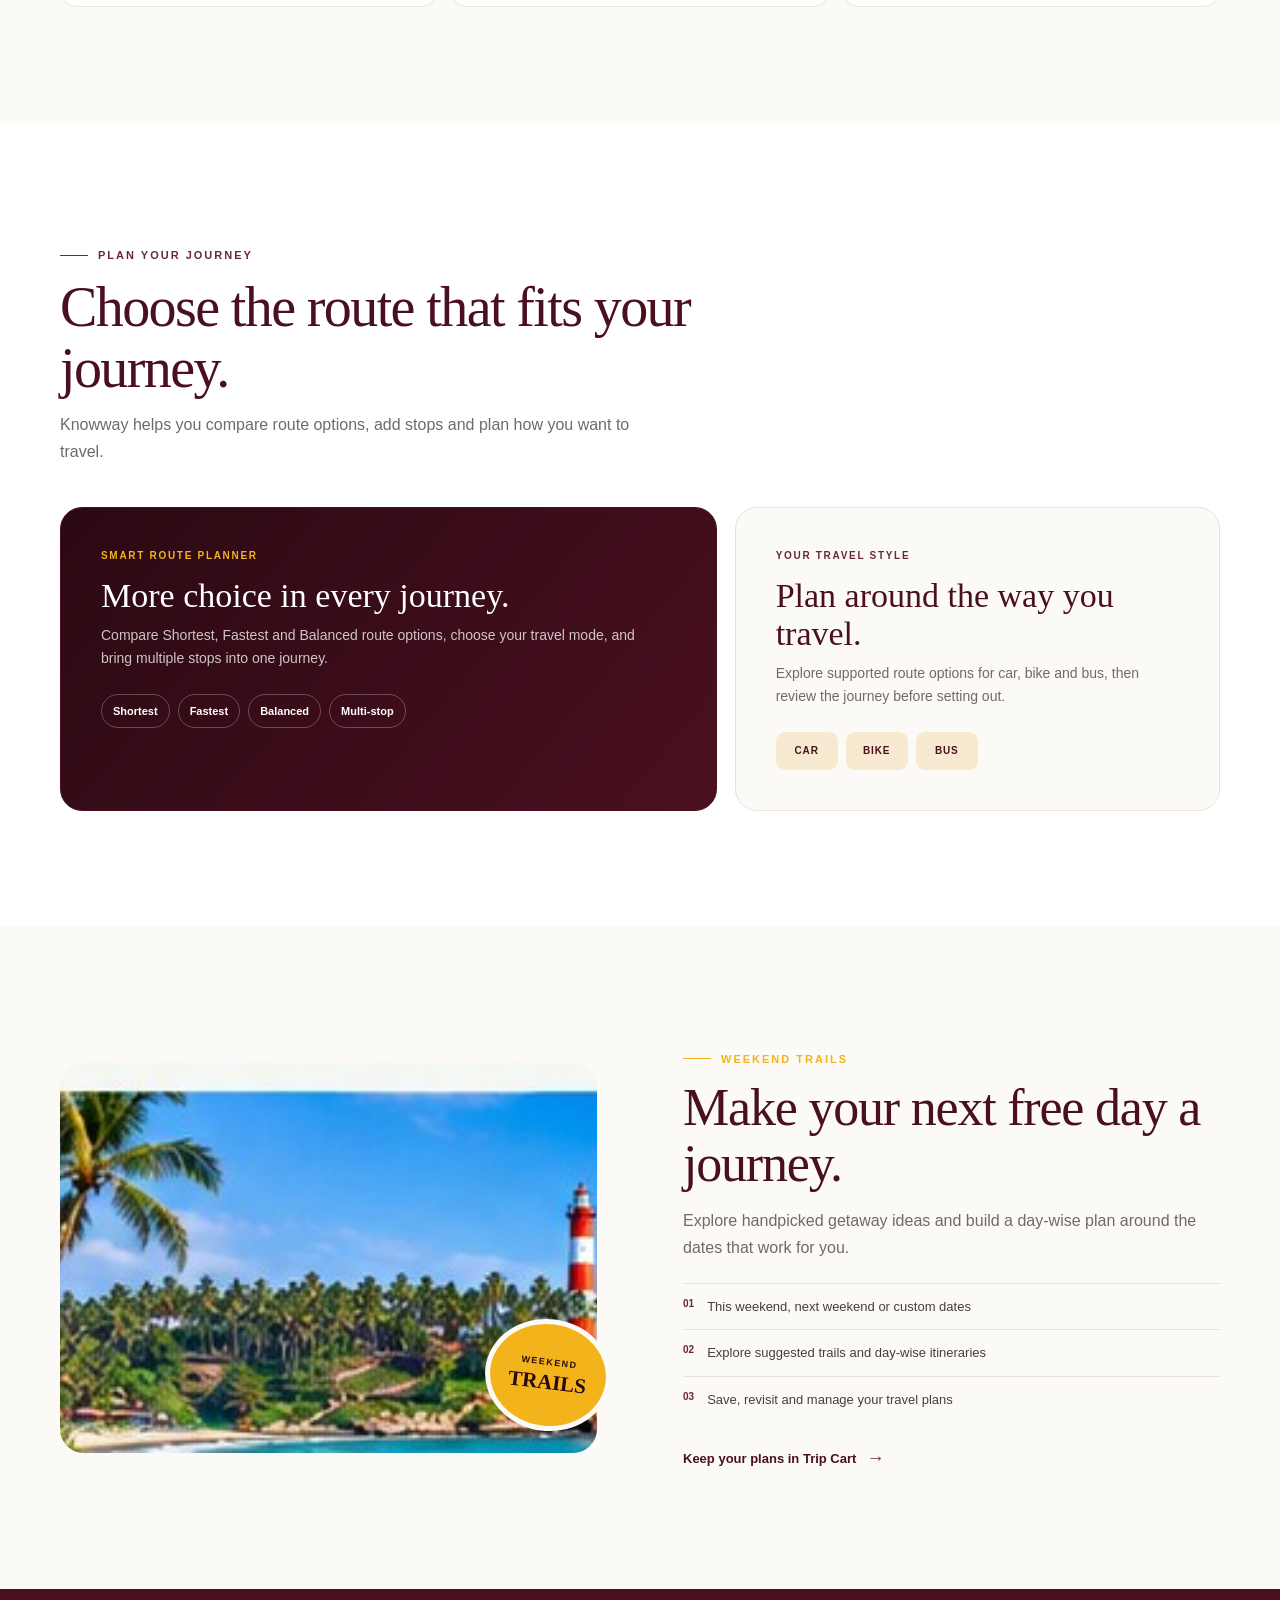
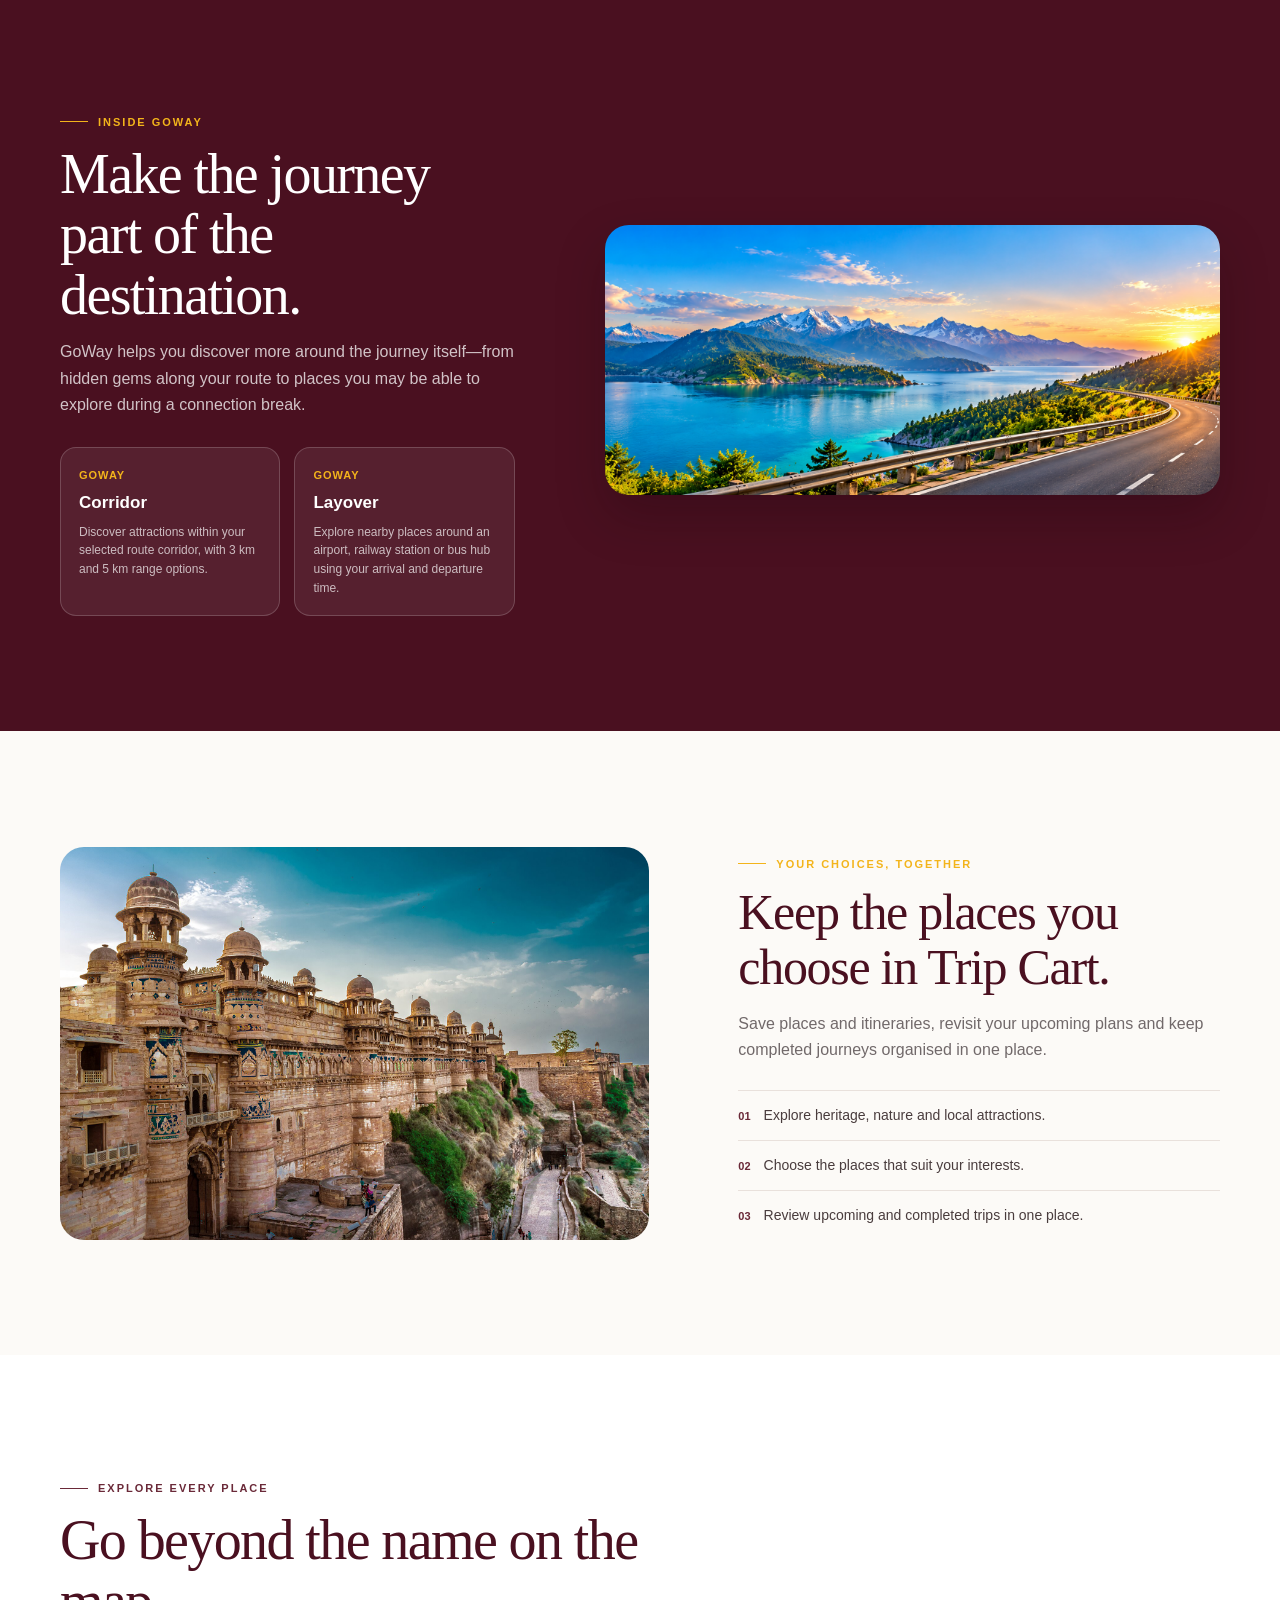
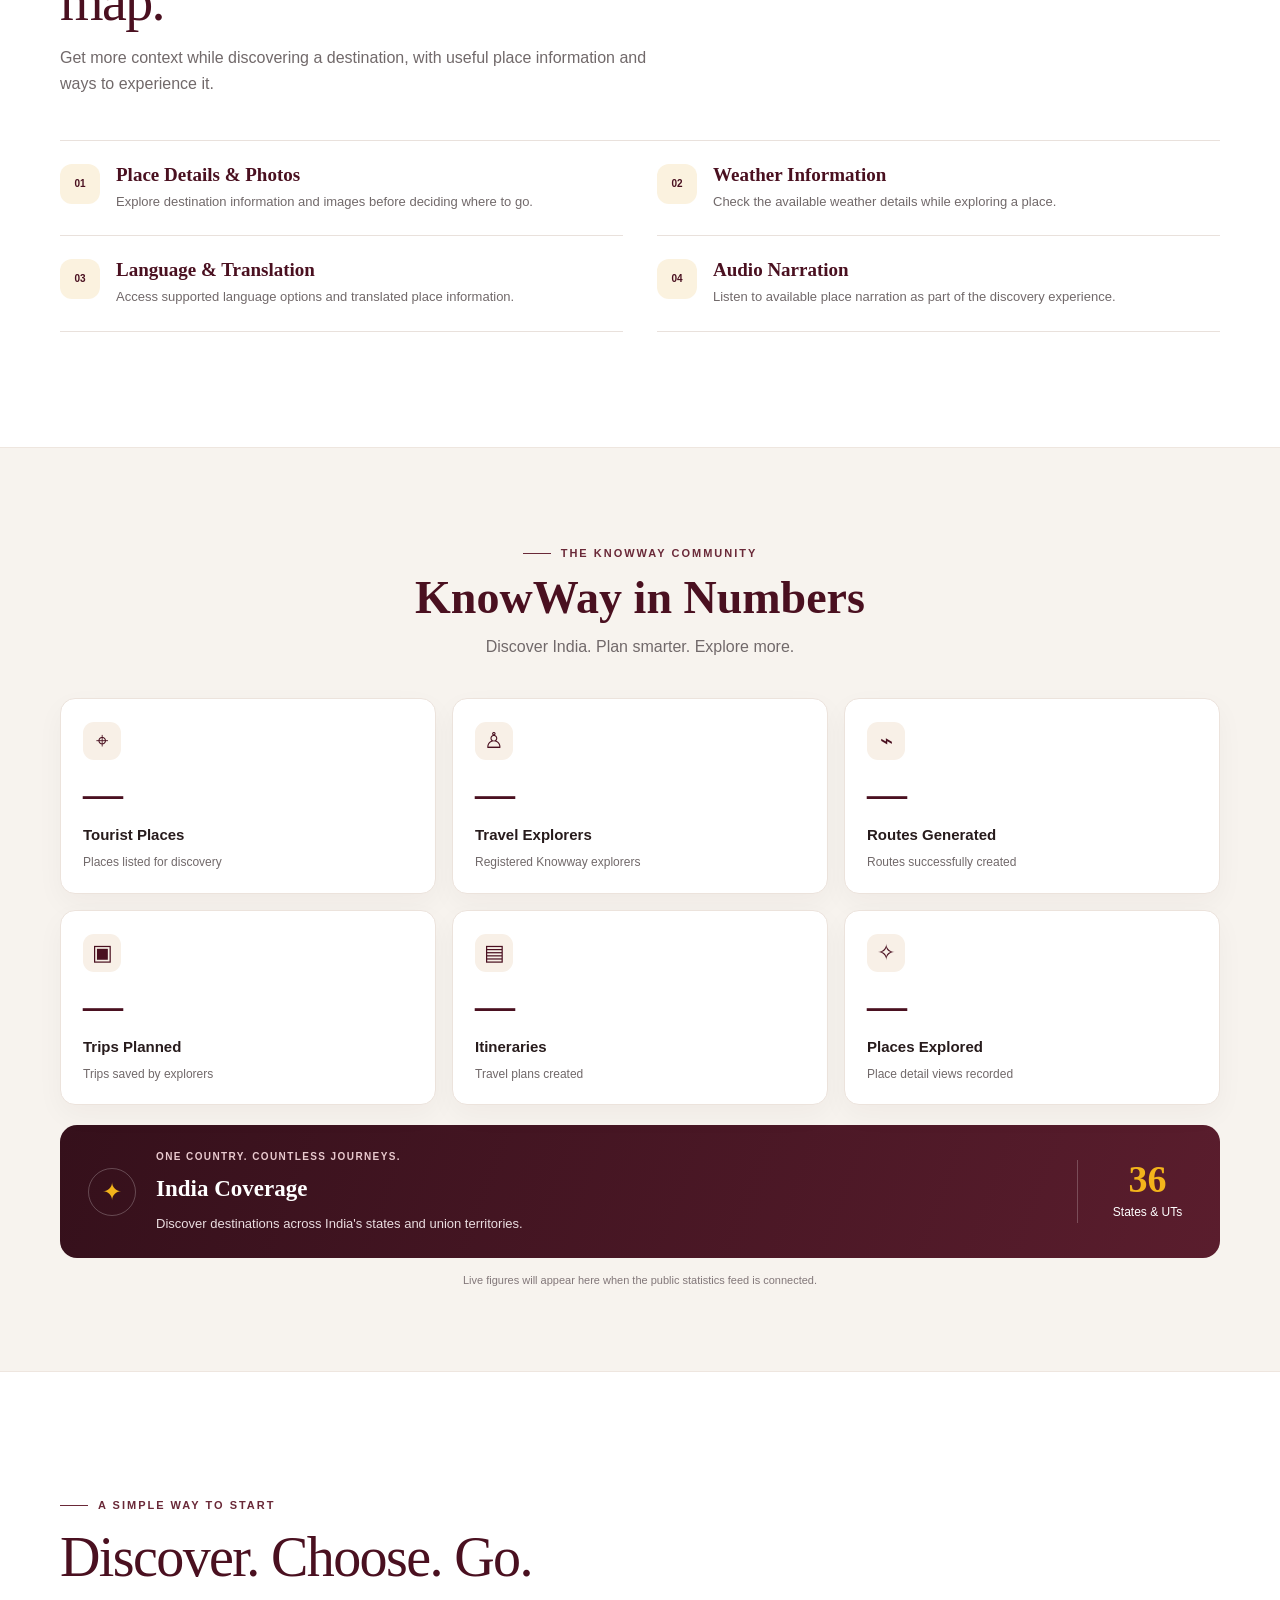
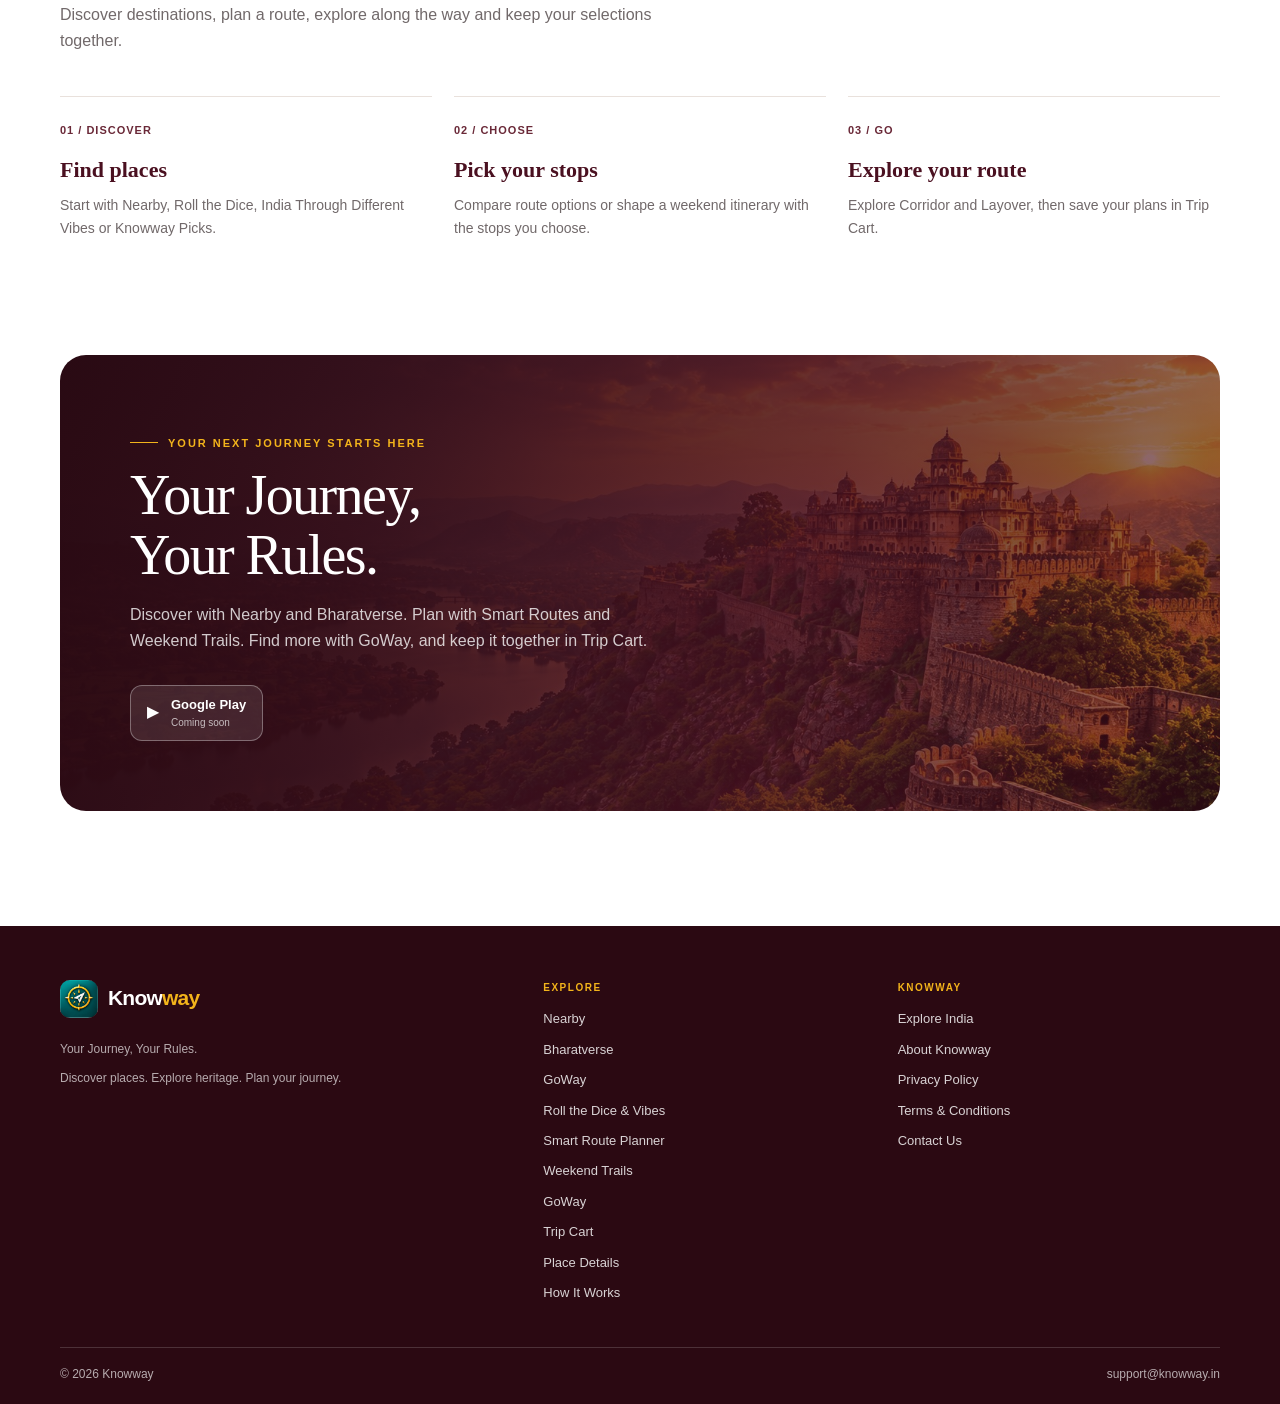
==== commit 584f40a0: "Update email address in footer to support@knowway.in" ====
--- a/index.html
+++ b/index.html
@@ -402,7 +402,7 @@
 
         <div class="copyright">
           <span>© <span id="year"></span> Knowway</span>
-          <a href="mailto:goldenbirdin91@gmail.com">goldenbirdin91@gmail.com</a>
+          <a href="mailto:support@knowway.in">support@knowway.in</a>
         </div>
       </div>
     </footer>
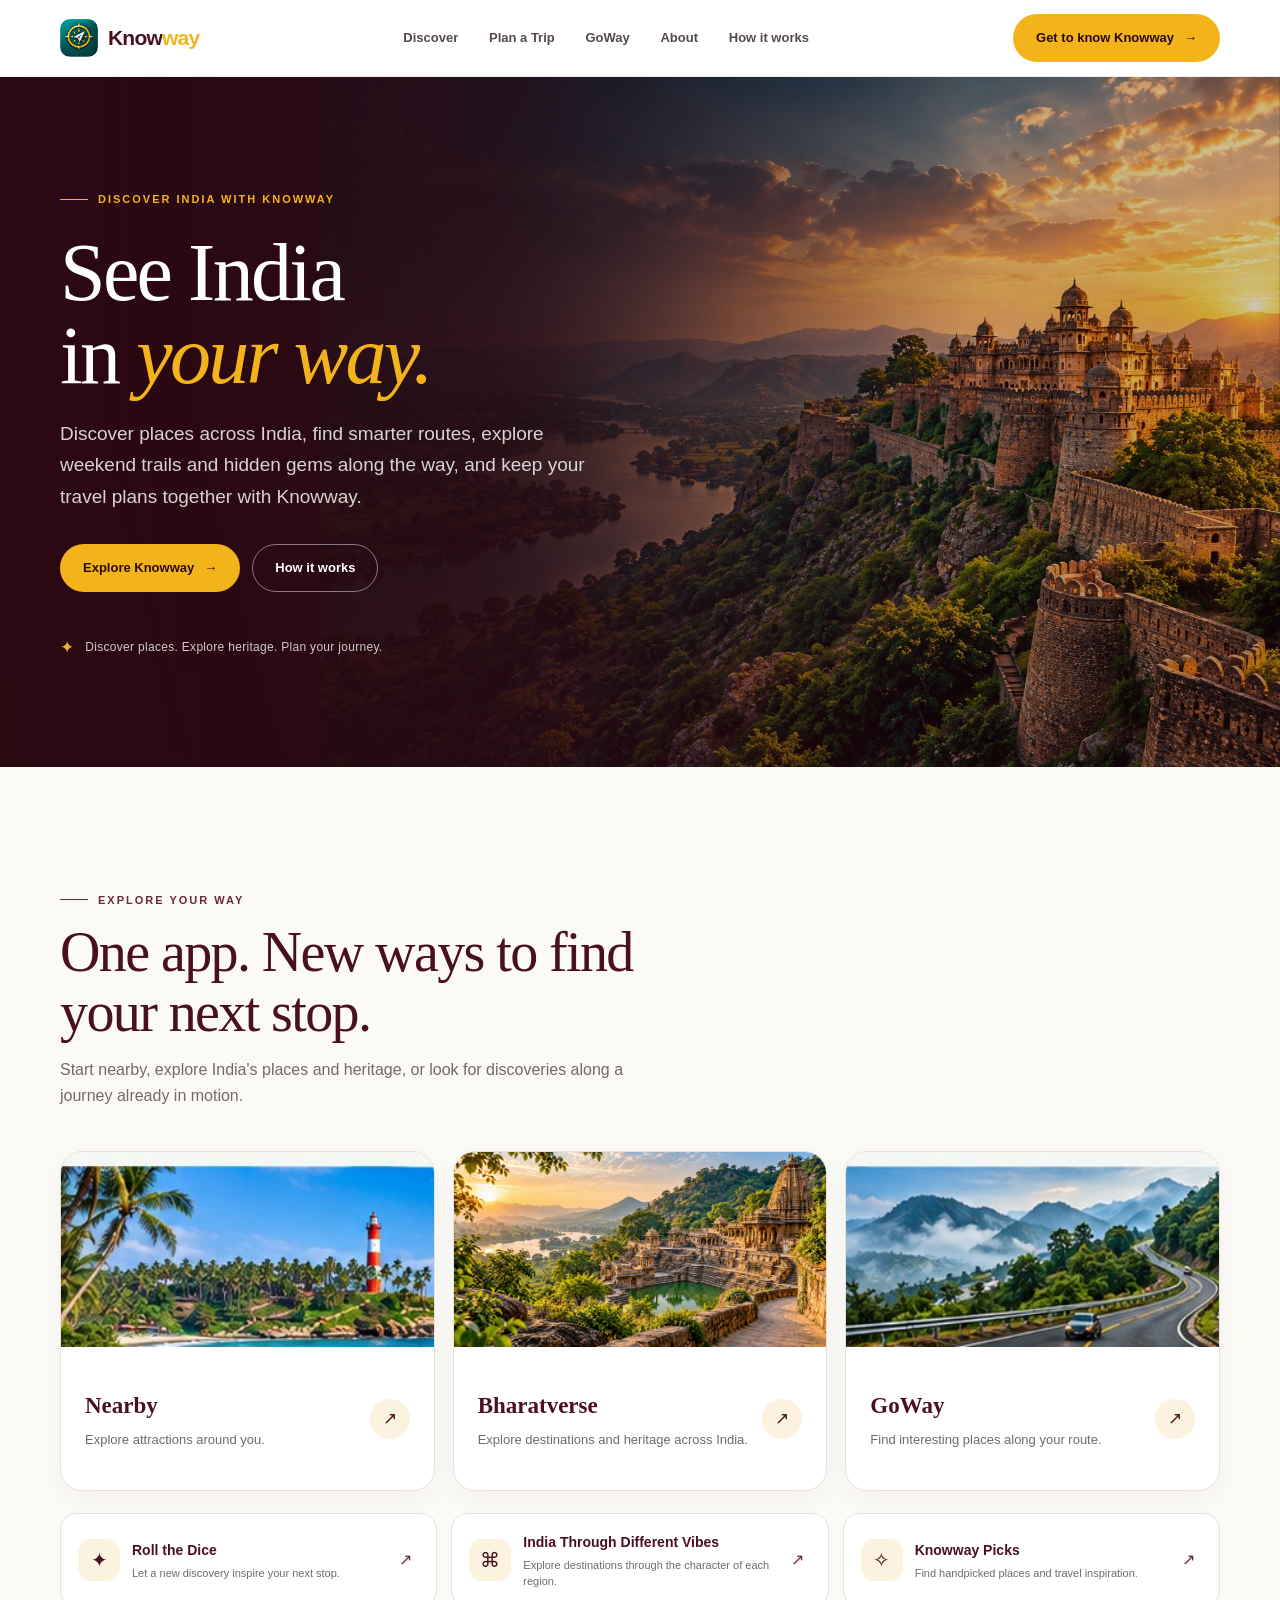
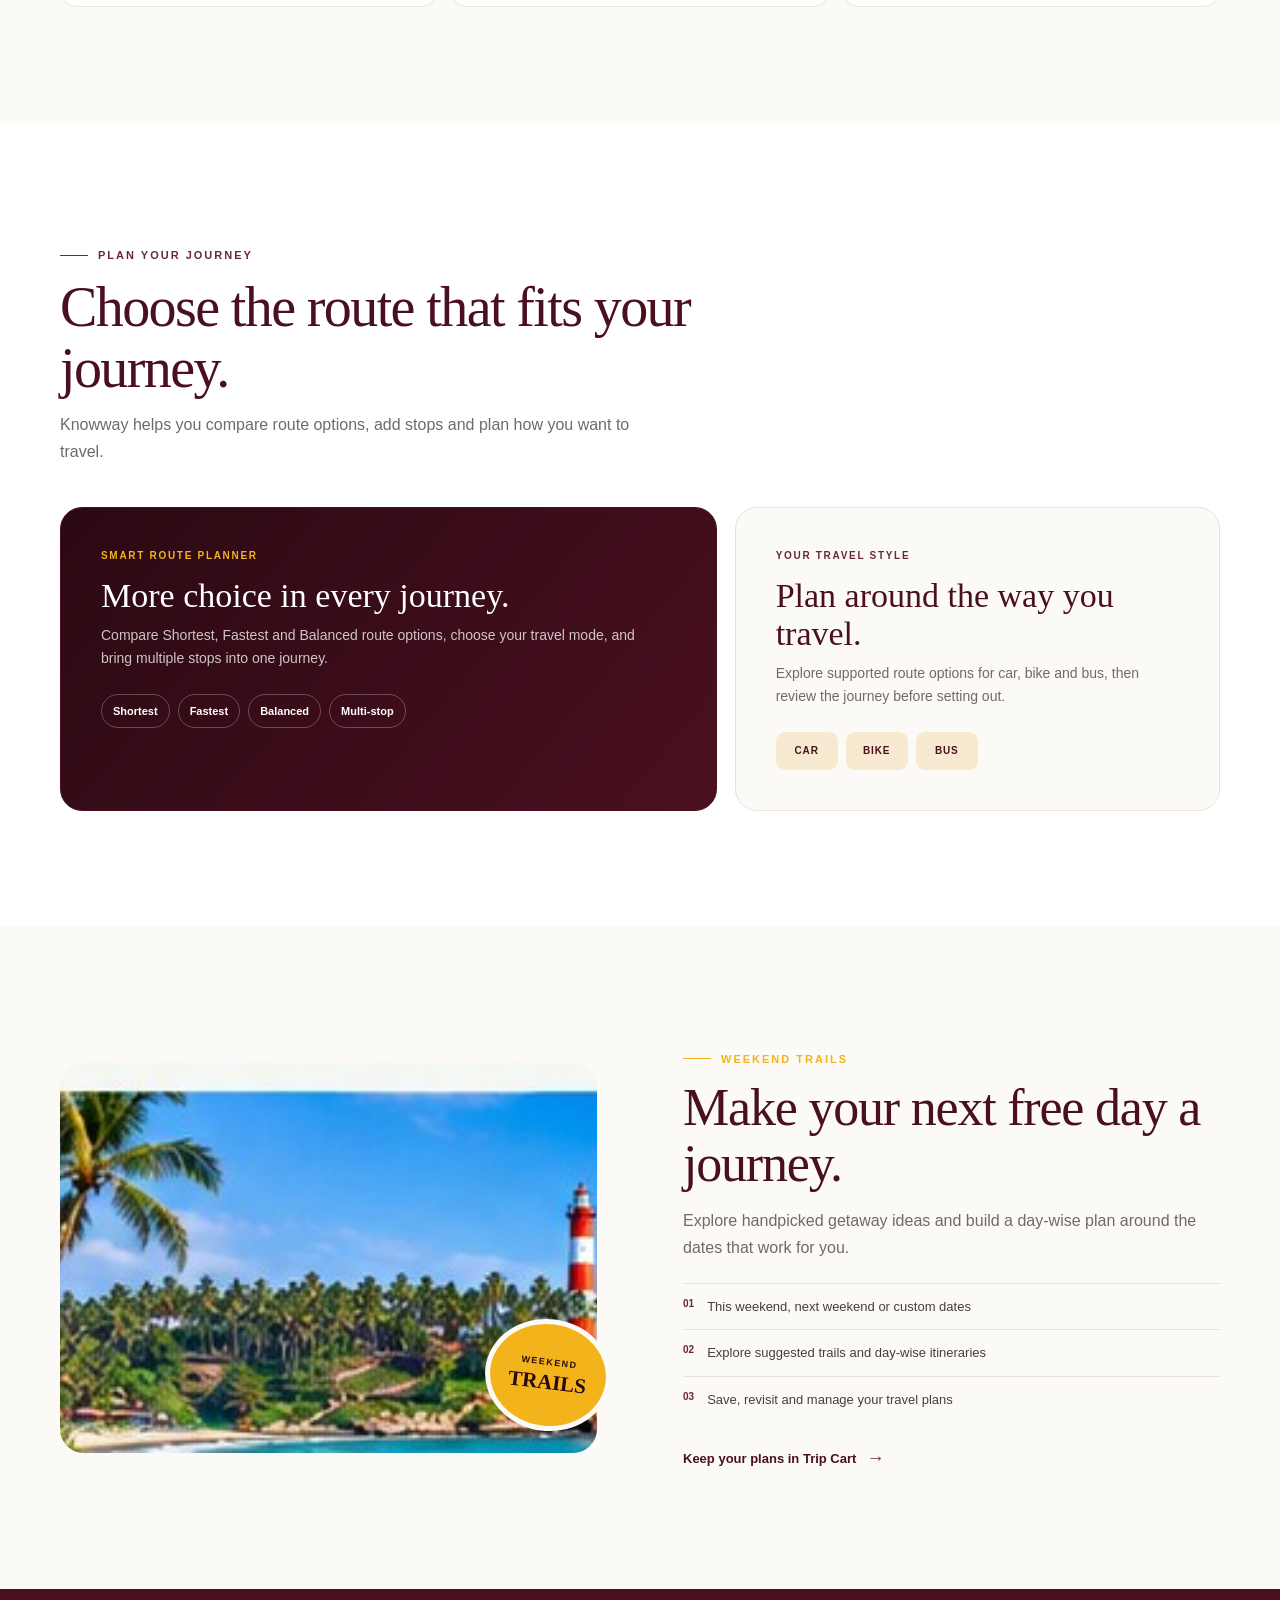
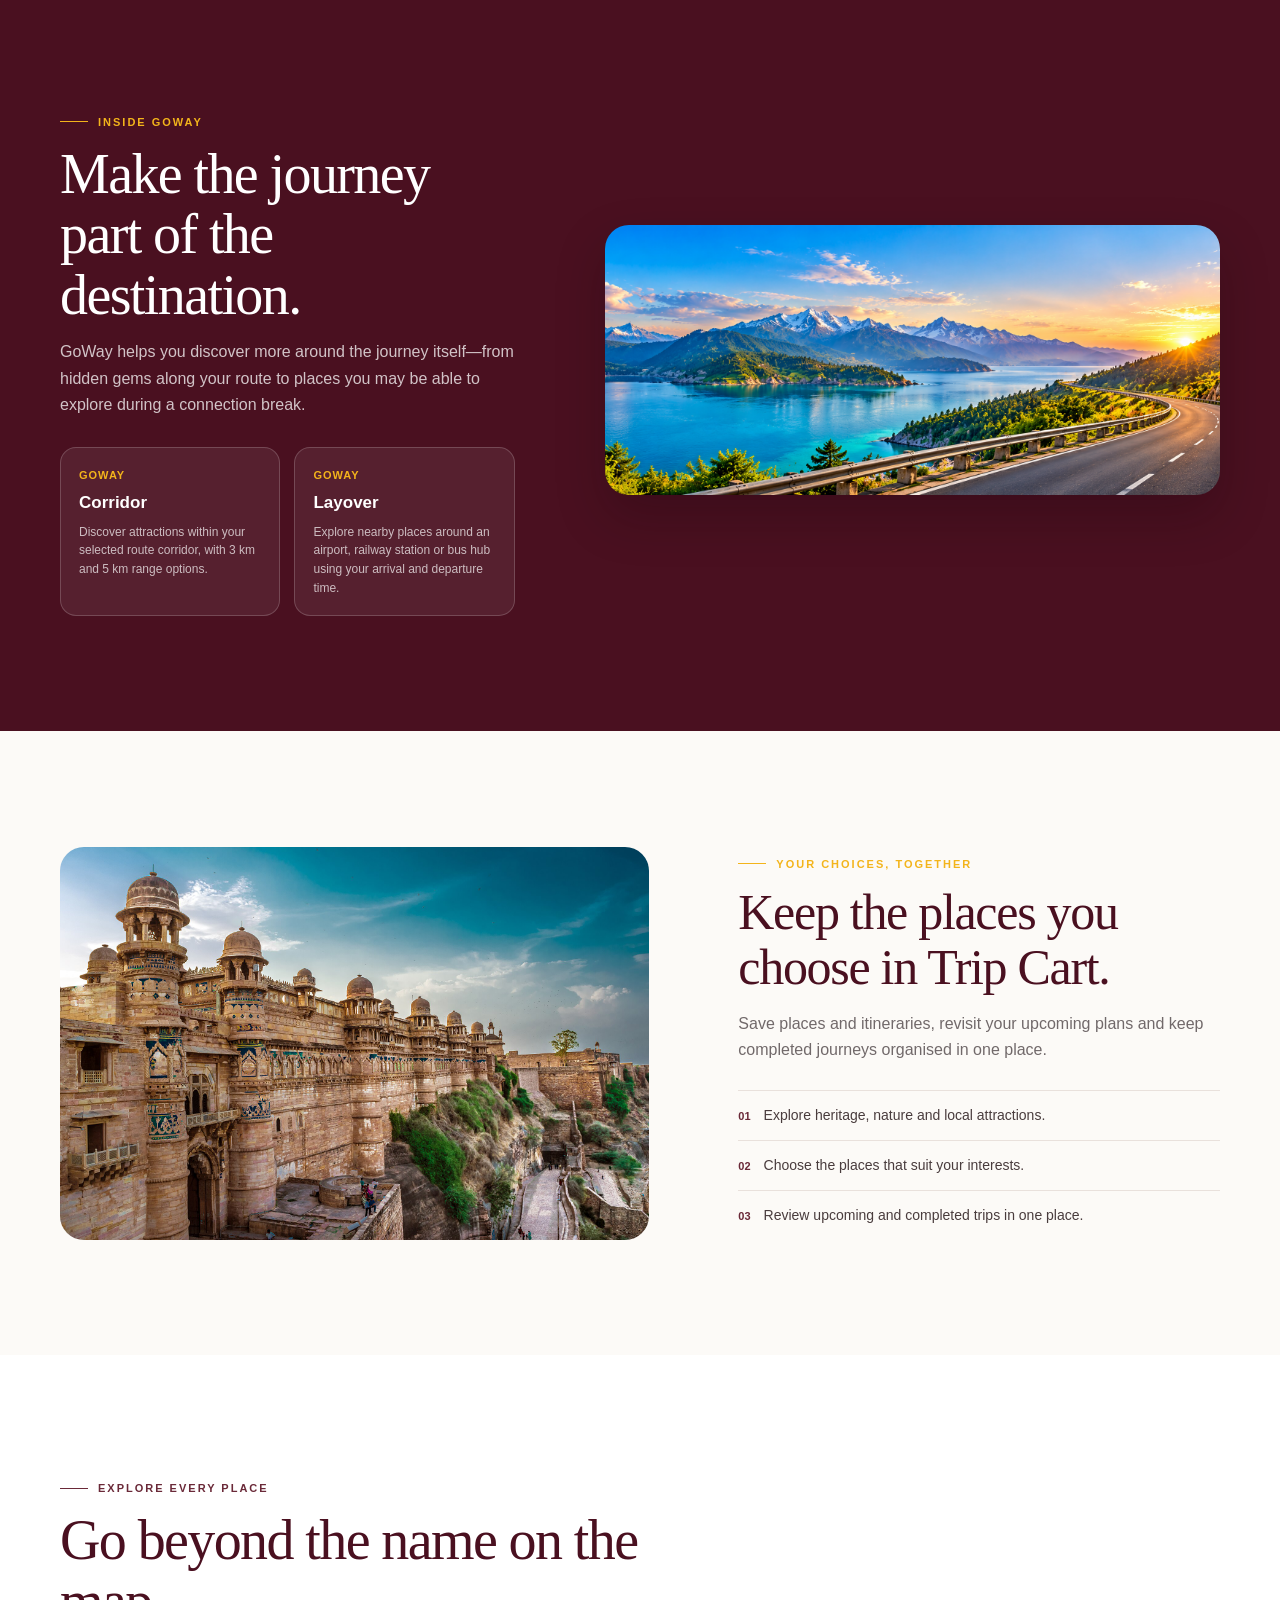
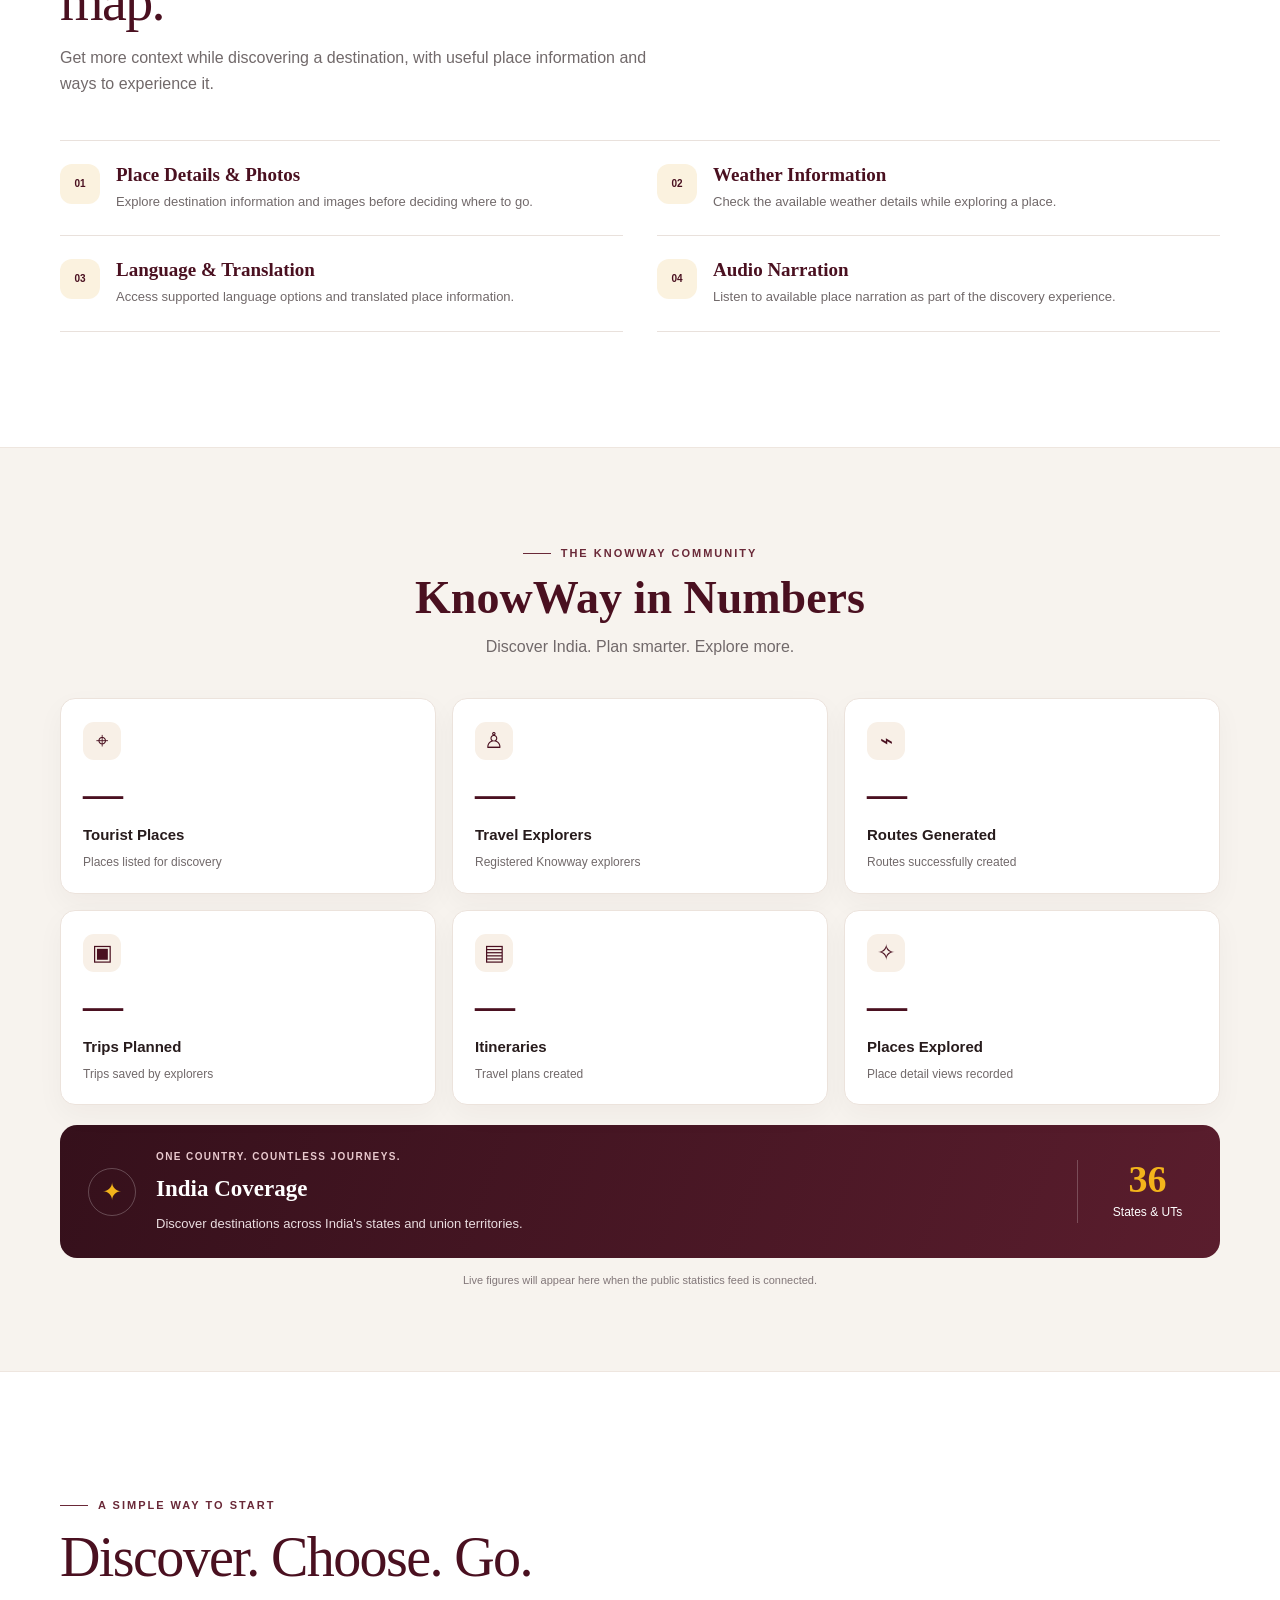
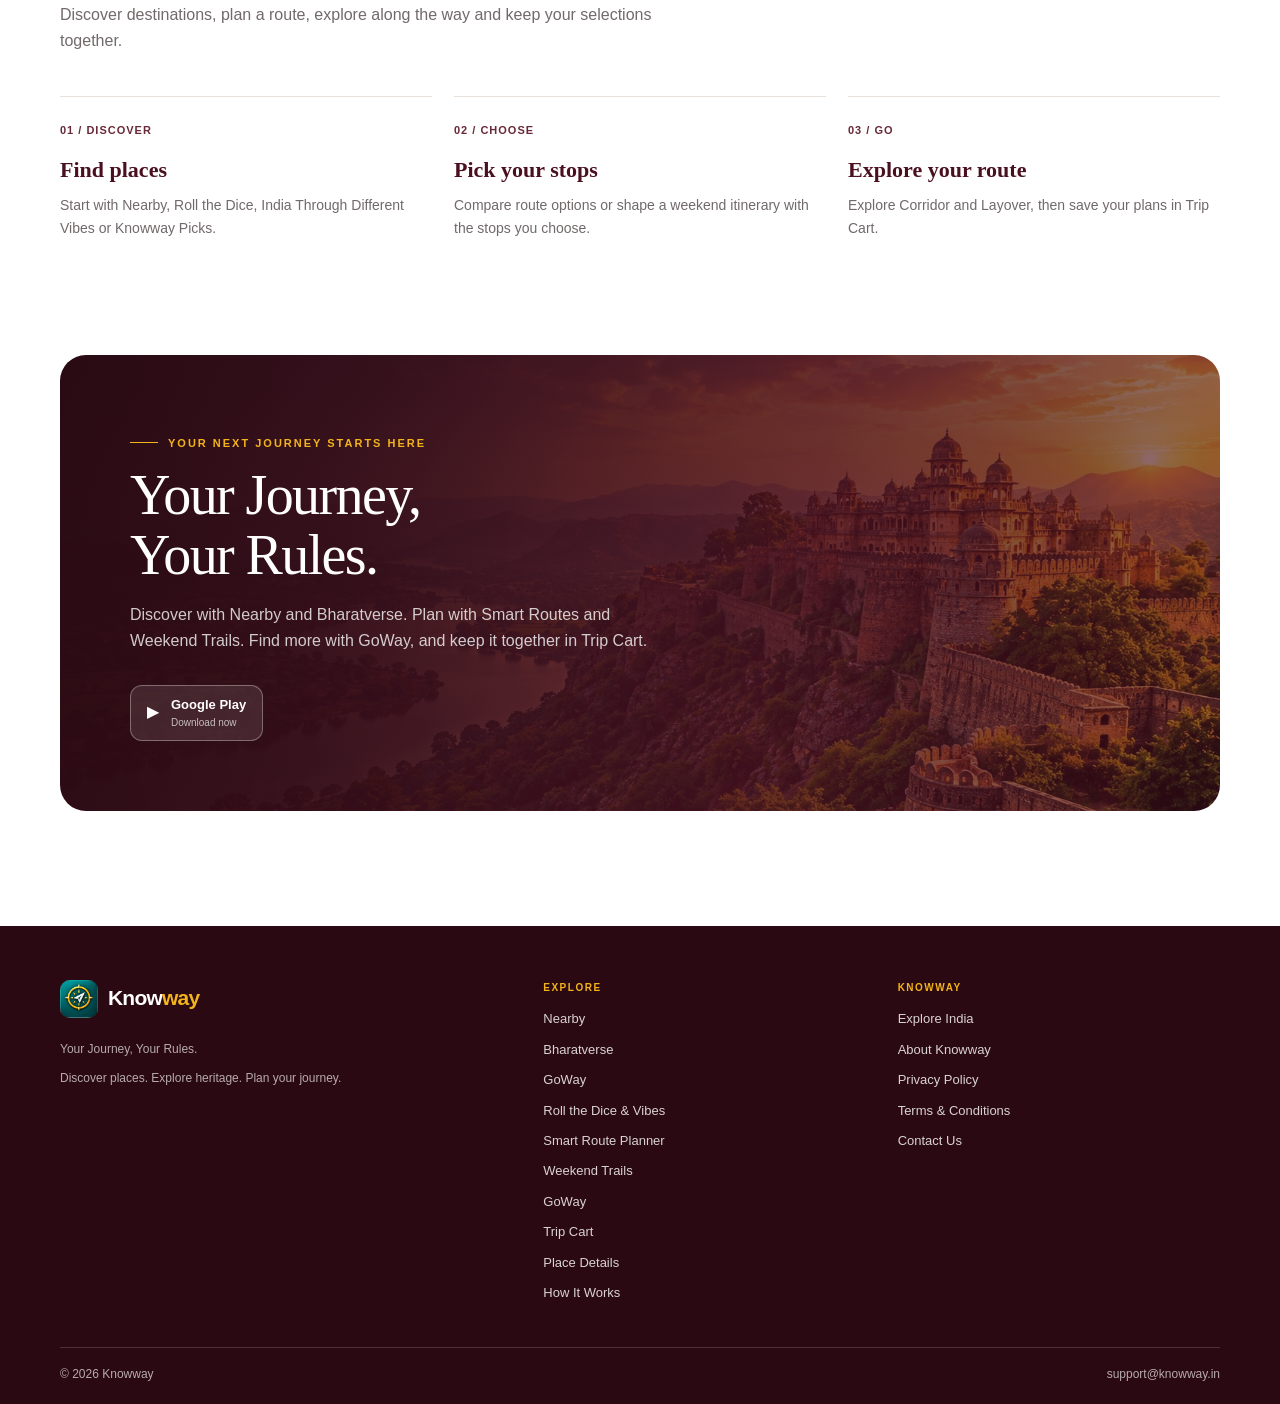
==== commit dc5ed2dc: "Update Google Play link and badge text" ====
--- a/index.html
+++ b/index.html
@@ -348,13 +348,13 @@
               <h2>Your Journey,<br>Your Rules.</h2>
               <p>Discover with Nearby and Bharatverse. Plan with Smart Routes and Weekend Trails. Find more with GoWay, and keep it together in Trip Cart.</p>
 
-              <span class="store-badge" id="play-store-link" aria-label="Google Play listing coming soon">
+              <a class="store-badge" id="play-store-link" href="https://play.google.com/store/apps/details?id=com.knowway.india" target="_blank" rel="noopener noreferrer" aria-label="Download Knowway on Google Play">
                 <span aria-hidden="true">▶</span>
                 <span>
                   <strong>Google Play</strong>
-                  <small>Coming soon</small>
+                  <small>Download now</small>
                 </span>
-              </span>
+              </a>
             </div>
           </div>
         </div>
